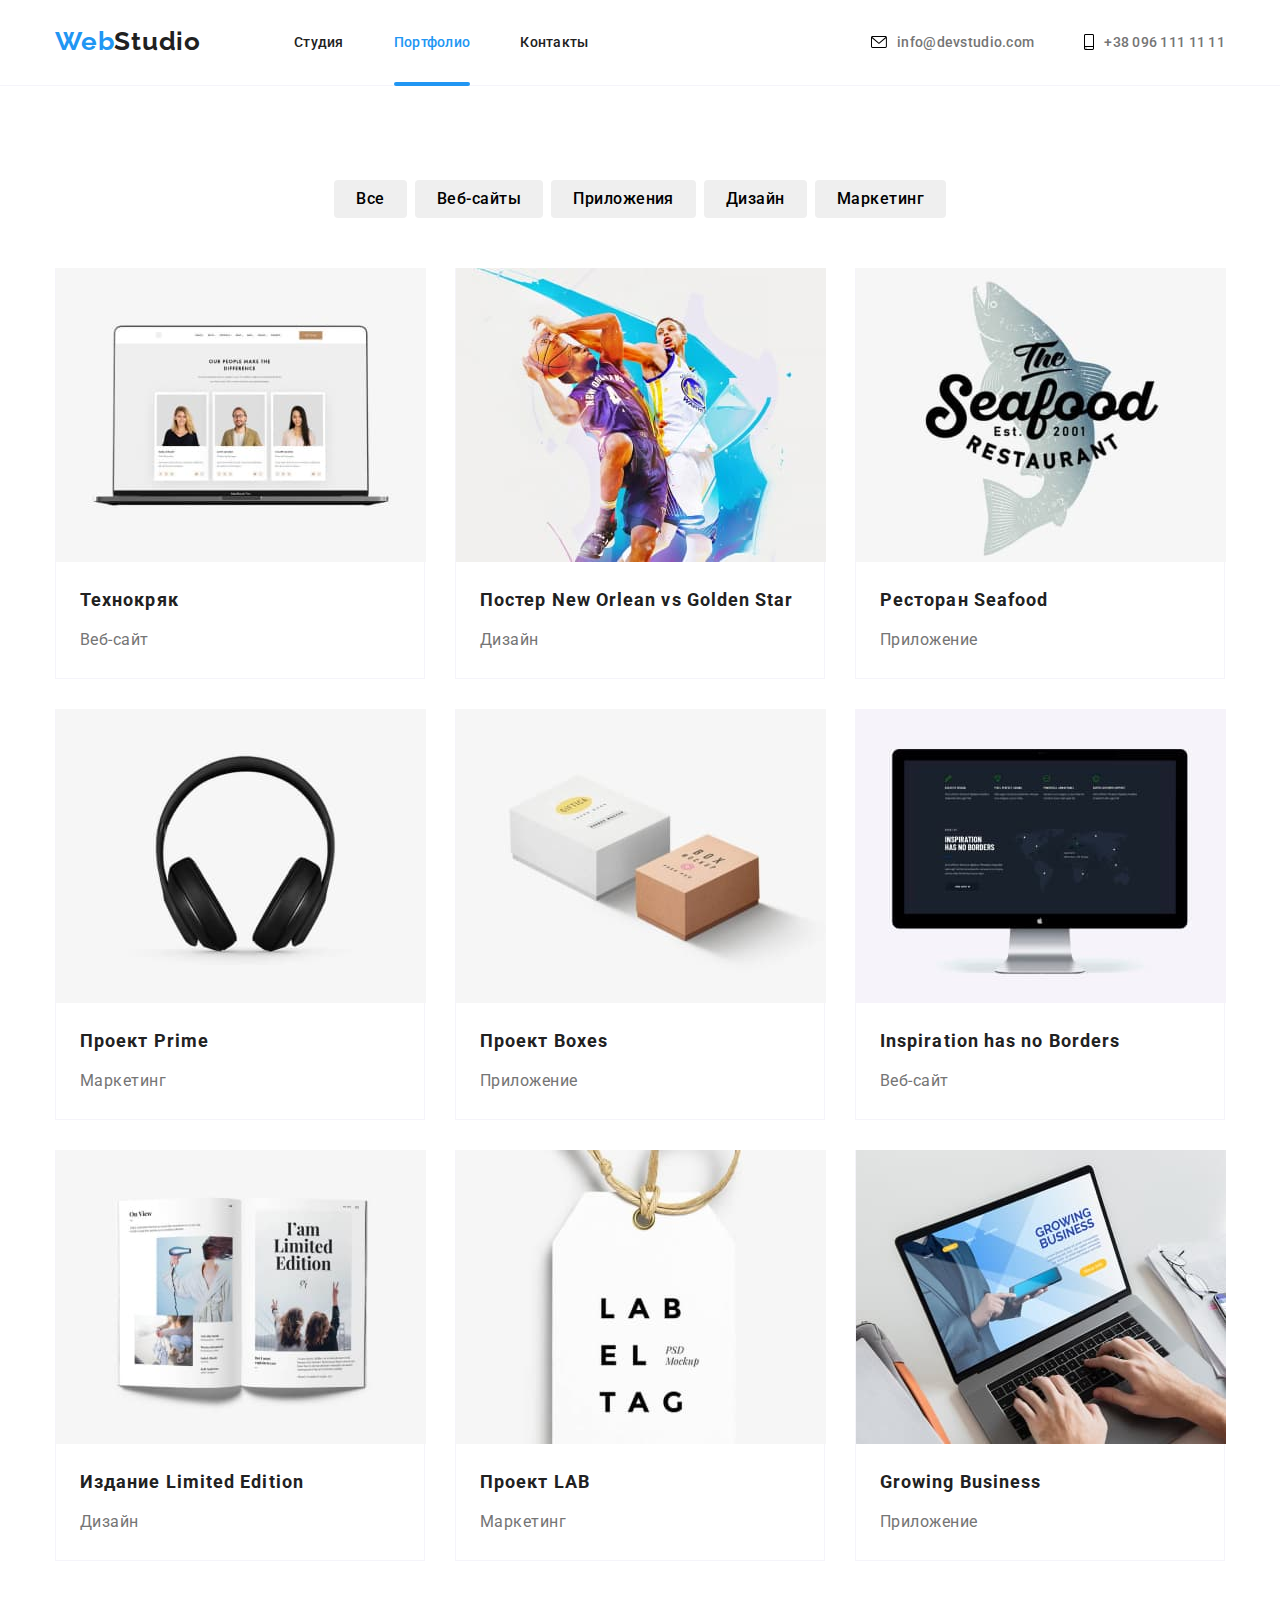
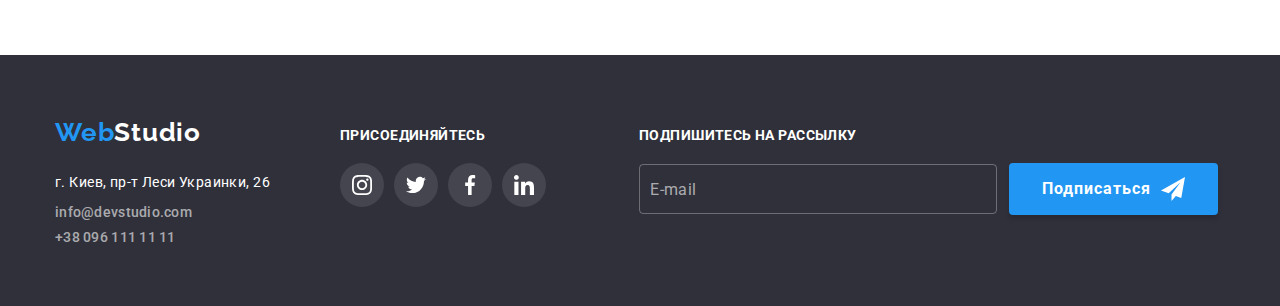
==== portfolio.html @ c29dd769 "Додає файли дз№6" ====
<!DOCTYPE html>
<html lang="ru">

<head>
    <meta charset="UTF-8">
    <meta http-equiv="X-UA-Compatible" content="IE=edge">
    <meta name="viewport" content="width=device-width, initial-scale=1.0">
    <title>WebStudio</title>
    <link rel="preconnect" href="https://fonts.gstatic.com">
    <link href="https://fonts.googleapis.com/css2?family=Raleway:wght@700&family=Roboto:wght@400;500;700;900&display=swap"
        rel="stylesheet">
    <link rel="stylesheet" href="https://cdnjs.cloudflare.com/ajax/libs/modern-normalize/1.0.0/modern-normalize.min.css">
    <link rel="stylesheet" href="./css/styles.css">
</head>

<body>
    <header class="header">
        <div class="container">
            <nav class="nav">
                <a href="/" class="logo"><span class="logo-blue">Web</span>Studio</a>
                <ul class="nav-list list">
                    <li class="nav-item"><a href="./index.html" class="link" >Студия</a></li>
                    <li class="nav-item"><a href="./portfolio.html" class="current link">Портфолио</a></li>
                    <li class="nav-item"><a href="" class="link">Контакты</a></li>
                </ul>
            </nav>
            <ul class="nav-mail-list list">
                <li class="nav-item">
                    <a href="mailto:info@devstudio.com" class="link">
                        <svg class="psevdo" width=16px height=12px>
                            <use href="./images/sprite.svg#icon-envelope"></use>
                        </svg>info@devstudio.com
                    </a>
                </li>
                <li class="nav-item">
                    <a href="tel:+380961111111" class="link">
                        <svg class="psevdo" width=10px height=16px>
                            <use href="./images/sprite.svg#icon-smartphone"></use>
                        </svg>+38 096 111 11 11
                    </a>
                </li>
            </ul>
        </div>
    </header>
    <main>
        <section class="portfolio">
            <div class="container">
                <!-- <h2>Портфолио</h2> -->
                <ul class="portfolio-buttons-list">
                    <li><button type="button" class="button">Все</button></li>
                    <li><button type="button" class="button">Веб-сайты</button></li>
                    <li><button type="button" class="button">Приложения</button></li>
                    <li><button type="button" class="button">Дизайн</button></li>
                    <li><button type="button" class="button">Маркетинг</button></li>
                </ul>            
                <ul class="portfolio-cards-list">
                    <li class="portfolio-cards-item">
                        <div class="portfolio-border">
                            <div class="portfolio-box">
                                <img  src="./images/portfolio/portfolio1.jpg" width=370 alt="Главный вид сайта">
                                <div class="overlay">
                                    <p>Технокряк это современная площадка распространения коронавируса. Компании используют эту платформу для цифрового
                                    шпионажа и атак на защищённые сервера конкурентов.</p>
                                </div>
                            </div>
                                <div class="card-desc">
                                    <h3 class="portfolio-cards-name">Технокряк</h3>
                                    <p class="portfolio-cards-type">Веб-сайт</p>
                                </div>
                        </div>
                    </li>
                    <li class="portfolio-cards-item">
                        <div class="portfolio-border">
                            <div class="portfolio-box">
                                <img src="./images/portfolio/portfolio2.jpg" width=370 alt="Постер с двумя баскетболистами">
                                <div class="overlay">
                                    <p>TEXT</p>
                                </div>
                            </div>
                            <div class="card-desc">
                                <h3 class="portfolio-cards-name">Постер New Orlean vs Golden Star</h3>
                                <p class="portfolio-cards-type">Дизайн</p>
                            </div>
                        </div>
                    </li>
                    <li class="portfolio-cards-item">
                        <div class="portfolio-border">
                            <div class="portfolio-box">
                                <img src="./images/portfolio/portfolio3.jpg" width=370 alt="Эмблема ресторана">
                                <div class="overlay">
                                    <p>TEXT</p>
                                </div>
                            </div>
                            <div class="card-desc">
                                <h3 class="portfolio-cards-name">Ресторан Seafood</h3>
                                <p class="portfolio-cards-type">Приложение</p>
                            </div>
                        </div>
                    </li>
                    <li class="portfolio-cards-item">
                        <div class="portfolio-border">
                            <div class="portfolio-box">
                                <img src="./images/portfolio/portfolio4.jpg" width=370 alt="Наушники">
                                <div class="overlay">
                                    <p>TEXT</p>
                                </div>
                            </div>
                            <div class="card-desc">
                                <h3 class="portfolio-cards-name">Проект Prime</h3>
                                <p class="portfolio-cards-type">Маркетинг</p>
                            </div>
                        </div>
                    </li>
                    <li class="portfolio-cards-item">
                        <div class="portfolio-border">
                            <div class="portfolio-box">
                                <img src="./images/portfolio/portfolio5.jpg" width=370 alt="Две коробки">
                                <div class="overlay">
                                    <p>TEXT</p>
                                </div>
                            </div>
                            <div class="card-desc">
                                <h3 class="portfolio-cards-name">Проект Boxes</h3>
                                <p class="portfolio-cards-type">Приложение</p>
                            </div>
                        </div>
                    </li>
                    <li class="portfolio-cards-item">
                        <div class="portfolio-border">
                            <div class="portfolio-box">
                                <img src="./images/portfolio/portfolio6.jpg" width=370 alt="Главный вид сайта">
                                <div class="overlay">
                                    <p>TEXT</p>
                                </div>
                            </div>
                            <div class="card-desc">
                                <h3 class="portfolio-cards-name">Inspiration has no Borders</h3>
                                <p class="portfolio-cards-type">Веб-сайт</p>
                            </div>
                        </div>
                    </li>
                    <li class="portfolio-cards-item">
                        <div class="portfolio-border">
                            <div class="portfolio-box">
                                <img src="./images/portfolio/portfolio7.jpg" width=370 alt="Книга">
                                <div class="overlay">
                                    <p>TEXT</p>
                                </div>
                            </div>
                            <div class="card-desc">
                                <h3 class="portfolio-cards-name">Издание Limited Edition</h3>
                                <p class="portfolio-cards-type">Дизайн</p>
                            </div>
                        </div>
                    </li>
                    <li class="portfolio-cards-item">
                        <div class="portfolio-border">
                            <div class="portfolio-box">
                                <img src="./images/portfolio/portfolio8.jpg" width=370 alt="Бумажная бирка">
                                <div class="overlay">
                                    <p>TEXT</p>
                                </div>
                            </div>
                            <div class="card-desc">
                                <h3 class="portfolio-cards-name">Проект LAB</h3>
                                <p class="portfolio-cards-type">Маркетинг</p>
                            </div>
                        </div>
                    </li>
                    <li class="portfolio-cards-item">
                        <div class="portfolio-border">
                            <div class="portfolio-box">
                                <img src="./images/portfolio/portfolio9.jpg" width=370 alt="Ноутбук">
                                <div class="overlay">
                                    <p>TEXT</p>
                                </div>
                            </div>
                            <div class="card-desc">
                                <h3 class="portfolio-cards-name">Growing Business</h3>
                                <p class="portfolio-cards-type">Приложение</p>
                            </div>
                        </div>
                    </li>
                
                </ul>
            </div>
        </section>
    </main>
    <footer class="footer">
        <div class="container">
            <div class="footer-info">
                <a href="/" class="logo"><span class="logo-blue">Web</span>Studio</a>
                <address class="address">г. Киев, пр-т Леси Украинки, 26</address>
                <ul class="list">
                    <li><a href="mailto:info@devstudio.com" class="link">info@devstudio.com</a></li>
                    <li><a href="tel:+380961111111" class="link">+38 096 111 11 11</a></li>
                </ul>
            </div>
            <div class="footer-social">
                <p>Присоединяйтесь</p>
                <ul class="social-list">
                    <li class="social-item">
                        <a href="https://www.instagram.com" class="social-link">
                            <svg class="social-logo">
                                <use href="./images/sprite.svg#icon-instagram"></use>
                            </svg>
                        </a>
                    </li>
                    <li class="social-item">
                        <a href="https://twitter.com/" class="social-link">
                            <svg class="social-logo">
                                <use href="./images/sprite.svg#icon-twitter"></use>
                            </svg>
                        </a>
                    </li>
                    <li class="social-item">
                        <a href="https://www.facebook.com" class="social-link">
                            <svg class="social-logo">
                                <use href="./images/sprite.svg#icon-facebook"></use>
                            </svg>
                        </a>
                    </li>
                    <li class="social-item">
                        <a href="https://www.linkedin.com" class="social-link">
                            <svg class="social-logo">
                                <use href="./images/sprite.svg#icon-linkedin"></use>
                            </svg>
                        </a>
                    </li>
                </ul>
            </div>
            <div class="footer-form-box">
                <b>Подпишитесь на рассылку</b>
                <div class="footer-form-group">
                    <form class="footer-form">
                        <input class="footer-form-input" type="male" name="male" id="male" placeholder="E-mail">
                        <button class="hero-button footer-form-button" type="submit">
                            Подписаться
                            <svg class="footer-button-icon">
                                <use href="./images/sprite.svg#icon-send"></use>
                            </svg>
                        </button>
                    </form>
                </div>
            </div>
        </div>
    </footer>
</body>

</html>
---- css/styles.css ----
/*  */
:root {
  --main-font: 'Roboto', sans-serif;
  --accent-font: 'Raleway', sans-serif;
  --main-color-font: #212121;
  --second-color-font: #757575;
  --third-color-font: #afb1b8;
  --main-color-mark: #2196f3;
  --main-background-color: #2f303a;
  --background-color: #f5f4fa;
  --color-white: #ffffff;
  --color-font-footer: rgba(255, 255, 255, 0.6);
}

* {
  box-sizing: border-box;
  margin: 0;
  padding: 0;
  list-style: none;
}

body {
  font-family: var(--main-font), 'Times New Roman', Times, serif;
  font-style: normal;
  color: var(--main-color-font);
}

img {
  display: block;
}

.container {
  width: 1200px;
  margin: 0 auto;
  padding: 0 15px;
}

.psevdo {
  margin-right: 10px;
}

.link:hover,
.link:focus {
  fill: var(--main-color-mark);
  color: var(--main-color-mark);
}
.link {
  display: block;

  text-decoration: none;
  color: inherit;
  font-size: 14px;
  font-weight: 500;
  line-height: 1.172;
  letter-spacing: 0.02em;
  transition-property: color, fill, background-color, box-shadow;
  transition-duration: 250ms;
  transition-timing-function: cubic-bezier(0.4, 0, 0.2, 1);
}
.current {
  position: relative;
  color: var(--main-color-mark);
}
.current::after {
  position: absolute;
  content: '';
  width: 100%;
  bottom: -3px;
  border-radius: 2px;
  border-bottom: 4px solid;
}

/* header */

.logo {
  color: inherit;
  font-family: var(--accent-font);
  font-weight: 700;
  font-size: 26px;
  line-height: 1.383;
  letter-spacing: 0.03em;
  text-decoration: none;
  display: inline-block;
  padding-top: 24px;
  padding-bottom: 25px;
}

.logo-blue {
  color: var(--main-color-mark);
}

.list {
  list-style: none;
}

.nav {
  display: flex;
  align-items: center;
}
.nav-item .link {
  padding: 32px 0;
}
.nav-list.list {
  display: flex;
  margin-left: 93px;
}

.nav-list .nav-item:not(:last-child) {
  margin-right: 50px;
}

.nav-mail-list.list {
  display: flex;
  margin-left: auto;
}
.nav-item .link {
  display: flex;
  align-items: center;
}

.nav-mail-list .nav-item:not(:last-child) {
  margin-right: 50px;
}

.header .container {
  display: flex;
  align-items: center;
}

.header {
  background-color: var(--color-white);
  border-bottom: 1px solid var(--background-color);
}
.nav-mail-list {
  color: var(--second-color-font);
}

/* main */

/* hero section  */

.hero {
  background-color: var(--main-background-color);
  text-align: center;
  padding-top: 200px;
  padding-bottom: 200px;
  margin-left: auto;
  margin-right: auto;
  max-width: 1600px;
  background-image: linear-gradient(
      to right,
      rgba(47, 48, 58, 0.4),
      rgba(47, 48, 58, 0.4)
    ),
    url(../images/banner.jpg);
}
.hero-title {
  margin-bottom: 30px;
  color: var(--color-white);
  font-weight: 900;
  font-size: 44px;
  line-height: 1.363;
  letter-spacing: 0.06em;
  text-transform: uppercase;
  text-align: center;
}
.hero-button {
  display: inline-block;
  min-width: 200px;
  border: 1px solid transparent;
  border-radius: 4px;
  padding: 10px 32px;
  background-color: var(--main-color-mark);
  font-family: var(--main-font);
  color: var(--color-white);
  font-weight: 700;
  font-size: 16px;
  line-height: 1.875;
  letter-spacing: 0.06em;
  text-align: center;
  cursor: pointer;
  box-shadow: 0px 4px 4px rgba(0, 0, 0, 0.15);
  transition-property: color, fill, background-color, box-shadow;
  transition-duration: 250ms;
  transition-timing-function: cubic-bezier(0.4, 0, 0.2, 1);
}
.hero-button:hover,
.hero-button:focus {
  color: var(--main-background-color);
}
/* modal */
.modal {
  position: absolute;
  top: 0;
  left: 0;

  opacity: 1;
  transition: opacity 250ms cubic-bezier(0.4, 0, 0.2, 1);

  transform: translate(0);
  transition: transform 250ms cubic-bezier(0.4, 0, 0.2, 1);

  width: 100vw;
  height: 100vh;

  background-color: rgba(0, 0, 0, 0.2);
}

.modal-content {
  /* display: flex;
  justify-content: center;
  align-items: center; */

  position: absolute;
  top: 50%;
  left: 50%;
  transform: translate(-50%, -50%);

  max-width: 528px;
  width: 100%;
  max-height: 581px;
  height: 100%;

  padding: 40px;
  background-color: var(--color-white);
  border-radius: 4px;
  box-shadow: 0px 1px 3px rgba(0, 0, 0, 0.12), 0px 1px 1px rgba(0, 0, 0, 0.14),
    0px 2px 1px rgba(0, 0, 0, 0.2);
}
.button-close {
  display: flex;
  justify-content: center;
  align-items: center;
  position: absolute;
  width: 30px;
  height: 30px;
  top: 8px;
  right: 8px;
  cursor: pointer;
  border: 1px solid rgba(0, 0, 0, 0.1);
  border-radius: 50%;
  background-color: transparent;
}
.close {
  width: 18px;
  height: 18px;
  transition-property: color, fill, background-color, box-shadow;
  transition-duration: 250ms;
  transition-timing-function: cubic-bezier(0.4, 0, 0.2, 1);
}
.button-close:focus .close,
.button-close:hover .close {
  fill: var(--main-color-mark);
}
.is-hidden {
  pointer-events: none;
  opacity: 1;
  transition: opacity 250ms cubic-bezier(0.4, 0, 0.2, 1);
  transform: translatey(-100%);
  transition: transform 250ms cubic-bezier(0.4, 0, 0.2, 1);
}

.form-field {
  display: flex;
  flex-direction: column;
}

.form p {
  margin-bottom: 12px;
  font-style: normal;
  font-weight: 700;
  font-size: 20px;
  line-height: 1.172;
  text-align: center;
  letter-spacing: 0.03em;
}

.form-label {
  margin-bottom: 4px;
  font-style: normal;
  font-weight: 400;
  font-size: 12px;
  line-height: 1.172;
  letter-spacing: 0.01em;
  color: var(--second-color-font);
}

.form-input {
  padding: 11px;
  padding-left: 42px;
  border: 1px solid rgba(33, 33, 33, 0.2);
  border-radius: 4px;
  width: 100%;
  height: 40px;
  transition-property: color, fill, background-color, box-shadow;
  transition-duration: 250ms;
  transition-timing-function: cubic-bezier(0.4, 0, 0.2, 1);
}
.form-input:focus {
  border-color: var(--main-color-mark);
  outline: 0;
}
.form-input-group {
  position: relative;
  margin-bottom: 10px;
}
.form-input-icon {
  position: absolute;
  width: 18px;
  height: 18px;
  top: 50%;
  left: 12px;
  transform: translatey(-50%);
  transition-property: color, fill, background-color, box-shadow;
  transition-duration: 250ms;
  transition-timing-function: cubic-bezier(0.4, 0, 0.2, 1);
}
.form-input:focus + .form-input-icon {
  fill: var(--main-color-mark);
}
.form-textarea {
  margin-bottom: 20px;
  padding: 12px 16px;
  border: 1px solid rgba(33, 33, 33, 0.2);
  border-radius: 4px;
  width: 100%;
  height: 120px;
  resize: none;
  transition-property: color, fill, background-color, box-shadow;
  transition-duration: 250ms;
  transition-timing-function: cubic-bezier(0.4, 0, 0.2, 1);
}
.form-textarea:focus {
  border-color: var(--main-color-mark);
  outline: 0;
}
.form-textarea::placeholder {
  font-style: normal;
  font-weight: 400;
  font-size: 12px;
  line-height: 1.172;
  letter-spacing: 0.01em;

  color: rgba(117, 117, 117, 0.5);
}
.form-group {
  position: relative;

  text-align: center;
  margin-bottom: 30px;
}
.form-checkbox {
  /* -webkit-appearance: none;
  -moz-appearance: none;
  appearance: none;
  position: absolute; */
  position: absolute;
  width: 1px;
  height: 1px;
  margin: -1px;
  border: 0;
  padding: 0;
  clip: rect(0 0 0 0);
  overflow: hidden;
}
.form-checkbox-border {
  position: relative;
  display: block;
  margin-right: 9px;
  border: 2px solid var(--main-color-font);
  border-radius: 2px;
  width: 16px;
  height: 15px;
  transition-property: color, fill, background-color, box-shadow;
  transition-duration: 250ms;
  transition-timing-function: cubic-bezier(0.4, 0, 0.2, 1);
}

.icon-check {
  position: absolute;
  opacity: 0;
  fill: var(--color-white);
  width: 16px;
  height: 15px;
  top: -3px;
  left: -2px;
  transition-property: color, fill, background-color, box-shadow;
  transition-duration: 250ms;
  transition-timing-function: cubic-bezier(0.4, 0, 0.2, 1);
}
.form-checkbox:checked + .form-checkbox-border .icon-check {
  opacity: 1;
}
.form-checkbox:checked + .form-checkbox-border {
  background-color: var(--main-color-mark);
  border-color: var(--main-color-mark);
}

.form-label-policy {
  display: flex;
  align-items: center;
  justify-content: center;
  font-weight: 400;
  font-size: 14px;
  line-height: 1.714;
  color: var(--second-color-font);
  letter-spacing: 0.03em;
}
.link-policy {
  padding-left: 4px;
  color: inherit;
  font-weight: 400;
  font-size: 14px;
  line-height: 1.714;
  color: var(--main-color-mark);
}
.form-button-place {
  display: flex;
  justify-content: center;
}

/* Секция "Наши преимущества" */

.item-section {
  padding-top: 94px;
  padding-bottom: 94px;
}
.item-section-title {
  visibility: hidden;
  height: 0;
  font-weight: 700;
  font-size: 36px;
  line-height: 1.172;
  letter-spacing: 0.03em;
  text-align: center;
}
.item-section-icon {
  display: flex;
  align-items: center;
  justify-content: center;
  margin-bottom: 30px;
  width: 270px;
  height: 120px;
  background: var(--background-color);
  border: none;
  border-radius: 4px;
}
.item-section-logo {
  width: 70px;
  height: 70px;
}

.item-section-list-title {
  width: 270px;
  margin-bottom: 10px;
  font-weight: 700;
  font-size: 14px;
  line-height: 1.172;
  letter-spacing: 0.03em;
  text-transform: uppercase;
}
.item-section-text {
  width: 270px;
  height: 75px;
  color: var(--second-color-font);
  font-weight: 400;
  font-size: 14px;
  line-height: 1.714;
  letter-spacing: 0.03em;
}

.item-section-list {
  display: flex;
}

.item-section-list > li:not(:last-child) {
  margin-right: 30px;
}

/* sections "our work" and "team" */
.our-work {
  padding-bottom: 94px;
}
.our-work-list li {
  display: inline-block;
}
.our-work-list > li:not(:last-child) {
  margin-right: 30px;
}
.our-work-list {
  display: flex;
}
.our-work-title,
.team-title {
  margin-bottom: 50px;
  font-weight: 700;
  font-size: 36px;
  line-height: 1.172;
  letter-spacing: 0.03em;
  text-align: center;
}
.our-work-list .thumb {
  display: block;
  position: relative;
}
.label {
  position: absolute;
  bottom: 0;
  padding-top: 27px;
  padding-bottom: 27px;
  width: 370px;
  height: 70px;
  background-color: rgba(47, 48, 58, 0.8);
  color: var(--color-white);
  font-weight: 700;
  font-size: 14px;
  line-height: 1.172;
  text-align: center;
  letter-spacing: 0.03em;
  text-transform: uppercase;
  /* z-index: 1; */
}
/* section "team" */
.team {
  padding-top: 94px;
  padding-bottom: 94px;
  background-color: var(--background-color);
}
.team-list {
  display: flex;
}
.team-list > li:not(:last-child) {
  margin-right: 30px;
}
.team-item {
  width: 270px;
  border-radius: 0px 0px 4px 4px;
  box-shadow: 0px 1px 3px rgba(0, 0, 0, 0.12), 0px 1px 1px rgba(0, 0, 0, 0.14),
    0px 2px 1px rgba(0, 0, 0, 0.2);
  background-color: var(--color-white);
}

.team-member {
  margin-bottom: 10px;
}
.team-member,
.team-rank {
  font-weight: 500;
  font-size: 16px;
  line-height: 1.172;
  letter-spacing: 0.03em;
  text-align: center;
}
.team-rank {
  margin-bottom: 16px;
  font-weight: 400;
  color: var(--second-color-font);
}
.card-desc {
  padding-top: 30px;
  padding-bottom: 30px;
}

.social-list {
  display: flex;
  justify-content: center;
}
.social-item {
  display: flex;
  align-items: center;
  justify-content: center;
  /* flex-basis: calc((100%-30) / 4); */
}
.social-item:not(:last-child) {
  margin-right: 10px;
}
.social-link {
  display: flex;
  align-items: center;
  justify-content: center;
  border-radius: 50%;
  width: 44px;
  height: 44px;
  transition-property: color, fill, background-color, box-shadow;
  transition-duration: 250ms;
  transition-timing-function: cubic-bezier(0.4, 0, 0.2, 1);
}
.social-logo {
  fill: var(--third-color-font);
  width: 20px;
  height: 20px;
  transition-property: color, fill, background-color, box-shadow;
  transition-duration: 250ms;
  transition-timing-function: cubic-bezier(0.4, 0, 0.2, 1);
}
.social-link:focus .social-logo,
.social-link:hover .social-logo {
  fill: var(--color-white);
}
.our-clients {
  padding: 94px 0;
}
.our-clients-title {
  margin-bottom: 50px;
  font-style: normal;
  font-weight: bold;
  font-size: 36px;
  line-height: 1.172;
  text-align: center;
  letter-spacing: 0.03em;
}
.our-clients-logo {
  fill: var(--third-color-font);
  width: 106px;
  height: 60px;
  transition-property: color, fill, background-color, box-shadow;
  transition-duration: 250ms;
  transition-timing-function: cubic-bezier(0.4, 0, 0.2, 1);
}
.our-clients-item {
  display: flex;
  align-items: center;
  justify-content: center;
  width: 170px;
  height: 92px;
  cursor: pointer;
}
.our-clients-link {
  padding: 16px 32px;
  border: 1px solid var(--third-color-font);
  border-radius: 4px;
  transition-property: color, fill, background-color, box-shadow, border-color;
  transition-duration: 250ms;
  transition-timing-function: cubic-bezier(0.4, 0, 0.2, 1);
}
.our-clients-list {
  display: flex;
  align-items: center;
  justify-content: center;
  /* flex-basis: calc((100%-150) / 6); */
}
.our-clients-item:not(:last-child) {
  margin-right: 30px;
}
.our-clients-link:hover,
.our-clients-link:focus {
  border-color: var(--main-color-mark);
}
.our-clients-link:hover .our-clients-logo,
.our-clients-link:focus .our-clients-logo {
  fill: var(--main-color-mark);
}
/* "portfolio.html" styles body */
/* buttons-list */

.button {
  display: inline-block;
  min-width: 73px;
  border: 1px solid transparent;
  border-radius: 4px;
  padding: 6px 22px;
  font-family: var(--main-font);
  font-weight: 500;
  font-size: 16px;
  line-height: 1.625;
  letter-spacing: 0.03em;
  text-align: center;
  cursor: pointer;
  border: 0, solid, var(--background-color);
  transition-property: color, fill, background-color, box-shadow;
  transition-duration: 250ms;
  transition-timing-function: cubic-bezier(0.4, 0, 0.2, 1);
}

.button:hover,
.button:focus {
  color: var(--color-white);
  background-color: var(--main-color-mark);
  box-shadow: 0px 3px 1px rgba(0, 0, 0, 0.1), 0px 1px 2px rgba(0, 0, 0, 0.08),
    0px 2px 2px rgba(0, 0, 0, 0.12);
}

/* portfolio cards */
.portfolio {
  padding-top: 94px;
  padding-bottom: 94px;
}

.portfolio-buttons-list {
  display: flex;
  margin-bottom: 50px;
  justify-content: center;
}
.portfolio-buttons-list > li:not(:last-child) {
  margin-right: 8px;
}

.portfolio-cards-list {
  display: flex;
  flex-wrap: wrap;
  margin-right: -30px;
  margin-bottom: -30px;
  background-color: var(--color-white);
}
.portfolio-cards-item {
  margin-right: 30px;
  margin-bottom: 30px;
  width: 370px;
  background-color: var(--color-white);
}

.portfolio-border {
  border-left: 1px solid var(--background-color);
  border-bottom: 1px solid var(--background-color);
  border-right: 1px solid var(--background-color);
  cursor: pointer;
  transition-property: color, fill, background-color, box-shadow;
  transition-duration: 250ms;
  transition-timing-function: cubic-bezier(0.4, 0, 0.2, 1);
}
.portfolio-box {
  position: relative;
  width: 370px;
  overflow: hidden;
}
.overlay {
  display: flex;
  align-items: center;
  position: absolute;
  top: 0;
  left: 0;
  width: 100%;
  height: 100%;
  padding: 24px;
  background-color: rgba(33, 150, 243, 0.9);
  transform: translatey(100%);
  transition: transform 250ms cubic-bezier(0.4, 0, 0.2, 1);
}
.overlay > p {
  font-size: 18px;
  line-height: 1.556;
  letter-spacing: 0.03em;
  color: var(--color-white);
}
.portfolio-border:hover {
  box-shadow: 0px 1px 1px rgba(0, 0, 0, 0.12), 0px 4px 4px rgba(0, 0, 0, 0.06),
    1px 4px 6px rgba(0, 0, 0, 0.16);
}
.portfolio-border:hover .overlay {
  transform: translatey(0);
  transition: transform 250ms cubic-bezier(0.4, 0, 0.2, 1);
}
.portfolio-cards-item .card-desc {
  padding: 20px 24px;
}
.portfolio-cards-name {
  margin-bottom: 4px;
  font-weight: 700;
  font-size: 18px;
  line-height: 2;
  letter-spacing: 0.06em;
}
.portfolio-cards-type {
  color: var(--second-color-font);
  font-weight: 400;
  font-size: 16px;
  line-height: 2.25;
  letter-spacing: 0.03em;
}

/* footer */
.footer .container {
  display: flex;
  justify-content: flex-start;
}

.footer {
  background-color: var(--main-background-color);
  color: var(--color-white);
  font-weight: 400;
  font-size: 14px;
  line-height: 1.714;
  letter-spacing: 0.03em;
  padding-top: 60px;
  padding-bottom: 60px;
}
.footer .logo {
  padding-top: 0;
  padding-bottom: 0;
  margin-bottom: 20px;
}

.address {
  margin-bottom: 9px;
  font-style: normal;
}

.footer .list {
  color: var(--color-font-footer);
}

.footer .list li:not(:last-child) {
  margin-bottom: 9px;
}
.footer-info {
  margin-right: 70px;
}
.footer-social {
  padding-top: 12px;
  margin-right: 93px;
}
.footer-social p {
  margin-bottom: 20px;
  font-style: normal;
  font-weight: 700;
  font-size: 14px;
  line-height: 1.172;
  letter-spacing: 0.03em;
  text-transform: uppercase;
}

.footer .social-list {
  justify-content: flex-start;
  margin: 0;
}
.footer .social-link {
  background: rgba(255, 255, 255, 0.1);
  transition-property: color, fill, background-color, box-shadow;
  transition-duration: 250ms;
  transition-timing-function: cubic-bezier(0.4, 0, 0.2, 1);
}
.footer .social-logo {
  fill: var(--color-white);
}

.social-link:focus,
.social-link:hover {
  background-color: var(--main-color-mark);
}
.footer-form-box {
  padding-top: 12px;
}
.footer-form-box b {
  display: block;
  padding: 0;
  margin-bottom: 20px;
  font-weight: 700;
  font-size: 14px;
  line-height: 1.172;
  letter-spacing: 0.03em;
  text-transform: uppercase;
}
.footer-form {
  display: flex;
  align-items: center;
}
.footer-form-input {
  font-size: 16px;
  line-height: 1.25;
  color: var(--color-white);
  letter-spacing: 0.03em;
  padding: 10px;
  width: 358px;
  height: 50px;
  border: 1px solid rgba(255, 255, 255, 0.3);
  border-radius: 4px;
  background-color: transparent;
}
.footer-form-input::placeholder {
  color: rgba(255, 255, 255, 0.6);
}
/* .footer-form-input:focus {
  border-color: var(--main-color-mark);
} */
.footer-form-button {
  display: flex;
  align-items: center;
  justify-content: center;
  margin-left: 12px;
  fill: var(--color-white);
}
.footer-form-button:hover,
.footer-form-button:focus {
  fill: var(--main-background-color);
}
.footer-button-icon {
  width: 24px;
  height: 24px;
  margin-left: 10px;
}
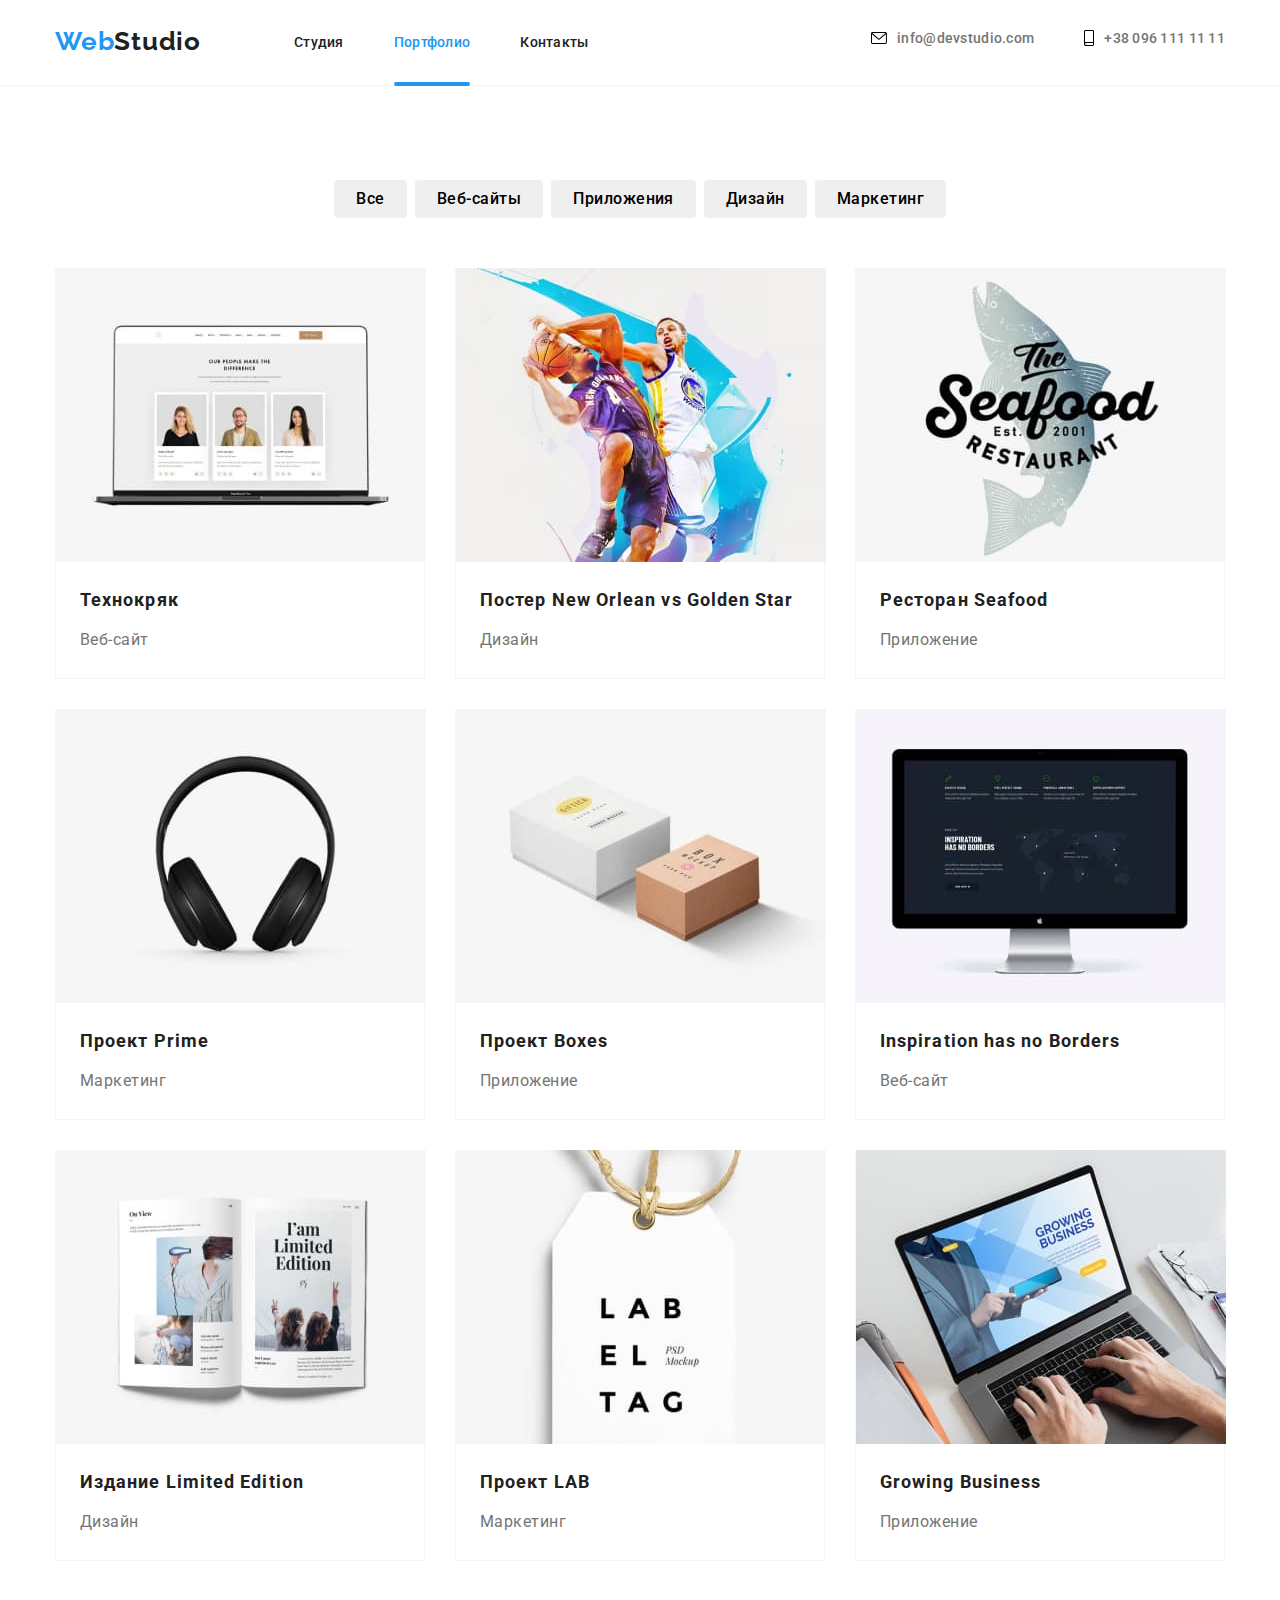
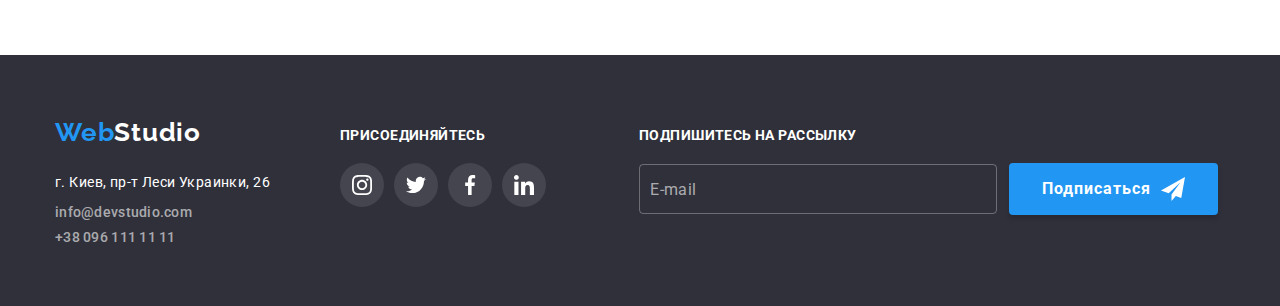
==== commit 7982e132: "Додає селектори класу по БЕМ для головної сторінки, додає sass main.scss" ====
--- a/portfolio.html
+++ b/portfolio.html
@@ -15,26 +15,26 @@
 
 <body>
     <header class="header">
-        <div class="container">
+        <div class="container container-header">
             <nav class="nav">
-                <a href="/" class="logo"><span class="logo-blue">Web</span>Studio</a>
-                <ul class="nav-list list">
-                    <li class="nav-item"><a href="./index.html" class="link" >Студия</a></li>
-                    <li class="nav-item"><a href="./portfolio.html" class="current link">Портфолио</a></li>
-                    <li class="nav-item"><a href="" class="link">Контакты</a></li>
+                <a href="./index.html" class="logo"><span class="logo-blue">Web</span>Studio</a>
+                <ul class="nav__list">
+                    <li class="nav__item"><a href="./index.html" class="link nav__link">Студия</a></li>
+                    <li class="nav__item"><a href="./portfolio.html" class="link--active link nav__link">Портфолио</a></li>
+                    <li class="nav__item"><a href="" class="link nav__link">Контакты</a></li>
                 </ul>
             </nav>
-            <ul class="nav-mail-list list">
-                <li class="nav-item">
-                    <a href="mailto:info@devstudio.com" class="link">
-                        <svg class="psevdo" width=16px height=12px>
+            <ul class="contacts">
+                <li class="contacts__item">
+                    <a href="mailto:info@devstudio.com" class="link contacts__link">
+                        <svg class="contacts__psevdo" width=16px height=12px>
                             <use href="./images/sprite.svg#icon-envelope"></use>
                         </svg>info@devstudio.com
                     </a>
                 </li>
-                <li class="nav-item">
-                    <a href="tel:+380961111111" class="link">
-                        <svg class="psevdo" width=10px height=16px>
+                <li class="contacts__item">
+                    <a href="tel:+380961111111" class="link contacts__link">
+                        <svg class="contacts__psevdo" width=10px height=16px>
                             <use href="./images/sprite.svg#icon-smartphone"></use>
                         </svg>+38 096 111 11 11
                     </a>
@@ -187,56 +187,56 @@
         </section>
     </main>
     <footer class="footer">
-        <div class="container">
-            <div class="footer-info">
-                <a href="/" class="logo"><span class="logo-blue">Web</span>Studio</a>
+        <div class="container footer-container">
+            <div class="contacts__info">
+                <a href="/" class="logo footer-logo"><span class="logo-blue">Web</span>Studio</a>
                 <address class="address">г. Киев, пр-т Леси Украинки, 26</address>
-                <ul class="list">
-                    <li><a href="mailto:info@devstudio.com" class="link">info@devstudio.com</a></li>
-                    <li><a href="tel:+380961111111" class="link">+38 096 111 11 11</a></li>
-                </ul>
-            </div>
-            <div class="footer-social">
-                <p>Присоединяйтесь</p>
-                <ul class="social-list">
-                    <li class="social-item">
-                        <a href="https://www.instagram.com" class="social-link">
-                            <svg class="social-logo">
+                <ul class="list contacts__list">
+                    <li class="contacts__item"><a href="mailto:info@devstudio.com" class="link">info@devstudio.com</a></li>
+                    <li class="contacts__item"><a href="tel:+380961111111" class="link">+38 096 111 11 11</a></li>
+                </ul>
+            </div>
+            <div class="footer__social">
+                <b class="social__text">Присоединяйтесь</b>
+                <ul class="social__list social__list--start">
+                    <li class="social__item">
+                        <a href="https://www.instagram.com" class="social__link social__link--footer">
+                            <svg class="social__logo social__logo--footer">
                                 <use href="./images/sprite.svg#icon-instagram"></use>
                             </svg>
                         </a>
                     </li>
-                    <li class="social-item">
-                        <a href="https://twitter.com/" class="social-link">
-                            <svg class="social-logo">
+                    <li class="social__item">
+                        <a href="https://twitter.com/" class="social__link social__link--footer">
+                            <svg class="social__logo social__logo--footer">
                                 <use href="./images/sprite.svg#icon-twitter"></use>
                             </svg>
                         </a>
                     </li>
-                    <li class="social-item">
-                        <a href="https://www.facebook.com" class="social-link">
-                            <svg class="social-logo">
+                    <li class="social__item">
+                        <a href="https://www.facebook.com" class="social__link social__link--footer">
+                            <svg class="social__logo social__logo--footer">
                                 <use href="./images/sprite.svg#icon-facebook"></use>
                             </svg>
                         </a>
                     </li>
-                    <li class="social-item">
-                        <a href="https://www.linkedin.com" class="social-link">
-                            <svg class="social-logo">
+                    <li class="social__item">
+                        <a href="https://www.linkedin.com" class="social__link social__link--footer">
+                            <svg class="social__logo social__logo--footer">
                                 <use href="./images/sprite.svg#icon-linkedin"></use>
                             </svg>
                         </a>
                     </li>
                 </ul>
             </div>
-            <div class="footer-form-box">
-                <b>Подпишитесь на рассылку</b>
-                <div class="footer-form-group">
-                    <form class="footer-form">
-                        <input class="footer-form-input" type="male" name="male" id="male" placeholder="E-mail">
-                        <button class="hero-button footer-form-button" type="submit">
+            <div class="footer-form">
+                <b class="footer-form__text">Подпишитесь на рассылку</b>
+                <div class="footer-form__group">
+                    <form class="form-block">
+                        <input class="form-block__input" type="male" name="male" id="male" placeholder="E-mail">
+                        <button class="main__button form-block__button" type="submit">
                             Подписаться
-                            <svg class="footer-button-icon">
+                            <svg class="form-block__icon">
                                 <use href="./images/sprite.svg#icon-send"></use>
                             </svg>
                         </button>
--- a/css/styles.css
+++ b/css/styles.css
@@ -35,10 +35,6 @@
   padding: 0 15px;
 }
 
-.psevdo {
-  margin-right: 10px;
-}
-
 .link:hover,
 .link:focus {
   fill: var(--main-color-mark);
@@ -46,7 +42,6 @@
 }
 .link {
   display: block;
-
   text-decoration: none;
   color: inherit;
   font-size: 14px;
@@ -57,20 +52,18 @@
   transition-duration: 250ms;
   transition-timing-function: cubic-bezier(0.4, 0, 0.2, 1);
 }
-.current {
-  position: relative;
-  color: var(--main-color-mark);
-}
-.current::after {
-  position: absolute;
-  content: '';
-  width: 100%;
-  bottom: -3px;
-  border-radius: 2px;
-  border-bottom: 4px solid;
-}
 
 /* header */
+
+.header {
+  background-color: var(--color-white);
+  border-bottom: 1px solid var(--background-color);
+}
+
+.container-header {
+  display: flex;
+  align-items: center;
+}
 
 .logo {
   color: inherit;
@@ -89,50 +82,53 @@
   color: var(--main-color-mark);
 }
 
-.list {
-  list-style: none;
-}
-
 .nav {
   display: flex;
   align-items: center;
 }
-.nav-item .link {
+.nav__link {
   padding: 32px 0;
 }
-.nav-list.list {
+.nav__list {
   display: flex;
   margin-left: 93px;
 }
 
-.nav-list .nav-item:not(:last-child) {
+.nav__item:not(:last-child) {
   margin-right: 50px;
 }
 
-.nav-mail-list.list {
+.link--active {
+  position: relative;
+  color: var(--main-color-mark);
+}
+.link--active::after {
+  position: absolute;
+  content: '';
+  width: 100%;
+  left: 0px;
+  bottom: -3px;
+  border-radius: 2px;
+  border-bottom: 4px solid;
+}
+
+.contacts {
   display: flex;
   margin-left: auto;
-}
-.nav-item .link {
-  display: flex;
-  align-items: center;
-}
-
-.nav-mail-list .nav-item:not(:last-child) {
+  color: var(--second-color-font);
+}
+
+.contacts__link {
+  display: flex;
+  align-items: center;
+}
+
+.contacts__item:not(:last-child) {
   margin-right: 50px;
 }
 
-.header .container {
-  display: flex;
-  align-items: center;
-}
-
-.header {
-  background-color: var(--color-white);
-  border-bottom: 1px solid var(--background-color);
-}
-.nav-mail-list {
-  color: var(--second-color-font);
+.contacts__psevdo {
+  margin-right: 10px;
 }
 
 /* main */
@@ -154,7 +150,7 @@
     ),
     url(../images/banner.jpg);
 }
-.hero-title {
+.hero__title {
   margin-bottom: 30px;
   color: var(--color-white);
   font-weight: 900;
@@ -164,7 +160,7 @@
   text-transform: uppercase;
   text-align: center;
 }
-.hero-button {
+.main__button {
   display: inline-block;
   min-width: 200px;
   border: 1px solid transparent;
@@ -184,11 +180,13 @@
   transition-duration: 250ms;
   transition-timing-function: cubic-bezier(0.4, 0, 0.2, 1);
 }
-.hero-button:hover,
-.hero-button:focus {
+.main__button:hover,
+.main__button:focus {
   color: var(--main-background-color);
 }
+
 /* modal */
+
 .modal {
   position: absolute;
   top: 0;
@@ -207,10 +205,6 @@
 }
 
 .modal-content {
-  /* display: flex;
-  justify-content: center;
-  align-items: center; */
-
   position: absolute;
   top: 50%;
   left: 50%;
@@ -350,10 +344,6 @@
   margin-bottom: 30px;
 }
 .form-checkbox {
-  /* -webkit-appearance: none;
-  -moz-appearance: none;
-  appearance: none;
-  position: absolute; */
   position: absolute;
   width: 1px;
   height: 1px;
@@ -421,11 +411,12 @@
 
 /* Секция "Наши преимущества" */
 
-.item-section {
+.our-tasks {
   padding-top: 94px;
   padding-bottom: 94px;
 }
-.item-section-title {
+
+.our-tasks__title {
   visibility: hidden;
   height: 0;
   font-weight: 700;
@@ -434,7 +425,16 @@
   letter-spacing: 0.03em;
   text-align: center;
 }
-.item-section-icon {
+
+.our-tasks__list {
+  display: flex;
+}
+
+.our-tasks__list .our-tasks__item:not(:last-child) {
+  margin-right: 30px;
+}
+
+.task__card {
   display: flex;
   align-items: center;
   justify-content: center;
@@ -445,12 +445,12 @@
   border: none;
   border-radius: 4px;
 }
-.item-section-logo {
+.task__logo {
   width: 70px;
   height: 70px;
 }
 
-.item-section-list-title {
+.task__title {
   width: 270px;
   margin-bottom: 10px;
   font-weight: 700;
@@ -459,7 +459,7 @@
   letter-spacing: 0.03em;
   text-transform: uppercase;
 }
-.item-section-text {
+.task__text {
   width: 270px;
   height: 75px;
   color: var(--second-color-font);
@@ -469,29 +469,25 @@
   letter-spacing: 0.03em;
 }
 
-.item-section-list {
-  display: flex;
-}
-
-.item-section-list > li:not(:last-child) {
-  margin-right: 30px;
-}
-
-/* sections "our work" and "team" */
+/* sections "our work" */
+
 .our-work {
   padding-bottom: 94px;
 }
-.our-work-list li {
+
+.our-work__list {
+  display: flex;
+}
+
+.our-work__item {
   display: inline-block;
 }
-.our-work-list > li:not(:last-child) {
+
+.our-work__item:not(:last-child) {
   margin-right: 30px;
 }
-.our-work-list {
-  display: flex;
-}
-.our-work-title,
-.team-title {
+
+.our-work__title {
   margin-bottom: 50px;
   font-weight: 700;
   font-size: 36px;
@@ -499,11 +495,13 @@
   letter-spacing: 0.03em;
   text-align: center;
 }
-.our-work-list .thumb {
+
+.our-work__thumb {
   display: block;
   position: relative;
 }
-.label {
+
+.our-work__label {
   position: absolute;
   bottom: 0;
   padding-top: 27px;
@@ -518,21 +516,32 @@
   text-align: center;
   letter-spacing: 0.03em;
   text-transform: uppercase;
-  /* z-index: 1; */
-}
+}
+
 /* section "team" */
+
 .team {
   padding-top: 94px;
   padding-bottom: 94px;
   background-color: var(--background-color);
 }
-.team-list {
-  display: flex;
-}
-.team-list > li:not(:last-child) {
+
+.team__title {
+  margin-bottom: 50px;
+  font-weight: 700;
+  font-size: 36px;
+  line-height: 1.172;
+  letter-spacing: 0.03em;
+  text-align: center;
+}
+
+.team__list {
+  display: flex;
+}
+.team__item:not(:last-child) {
   margin-right: 30px;
 }
-.team-item {
+.team__item {
   width: 270px;
   border-radius: 0px 0px 4px 4px;
   box-shadow: 0px 1px 3px rgba(0, 0, 0, 0.12), 0px 1px 1px rgba(0, 0, 0, 0.14),
@@ -540,41 +549,47 @@
   background-color: var(--color-white);
 }
 
-.team-member {
+.card__desc {
+  padding-top: 30px;
+  padding-bottom: 30px;
+}
+
+.member {
   margin-bottom: 10px;
-}
-.team-member,
-.team-rank {
   font-weight: 500;
   font-size: 16px;
   line-height: 1.172;
   letter-spacing: 0.03em;
   text-align: center;
 }
-.team-rank {
+
+.rank {
   margin-bottom: 16px;
+  font-weight: 500;
+  font-size: 16px;
+  line-height: 1.172;
+  letter-spacing: 0.03em;
+  text-align: center;
   font-weight: 400;
   color: var(--second-color-font);
 }
-.card-desc {
-  padding-top: 30px;
-  padding-bottom: 30px;
-}
-
-.social-list {
-  display: flex;
-  justify-content: center;
-}
-.social-item {
-  display: flex;
-  align-items: center;
-  justify-content: center;
-  /* flex-basis: calc((100%-30) / 4); */
-}
-.social-item:not(:last-child) {
+
+.social__list {
+  display: flex;
+  justify-content: center;
+}
+
+.social__item {
+  display: flex;
+  align-items: center;
+  justify-content: center;
+}
+
+.social__item:not(:last-child) {
   margin-right: 10px;
 }
-.social-link {
+
+.social__link {
   display: flex;
   align-items: center;
   justify-content: center;
@@ -585,7 +600,8 @@
   transition-duration: 250ms;
   transition-timing-function: cubic-bezier(0.4, 0, 0.2, 1);
 }
-.social-logo {
+
+.social__logo {
   fill: var(--third-color-font);
   width: 20px;
   height: 20px;
@@ -593,14 +609,19 @@
   transition-duration: 250ms;
   transition-timing-function: cubic-bezier(0.4, 0, 0.2, 1);
 }
-.social-link:focus .social-logo,
-.social-link:hover .social-logo {
+
+.social__link:focus .social__logo,
+.social__link:hover .social__logo {
   fill: var(--color-white);
 }
+
+/* section "Our clients" */
+
 .our-clients {
   padding: 94px 0;
 }
-.our-clients-title {
+
+.our-clients__title {
   margin-bottom: 50px;
   font-style: normal;
   font-weight: bold;
@@ -609,7 +630,8 @@
   text-align: center;
   letter-spacing: 0.03em;
 }
-.our-clients-logo {
+
+.clients__logo {
   fill: var(--third-color-font);
   width: 106px;
   height: 60px;
@@ -617,7 +639,8 @@
   transition-duration: 250ms;
   transition-timing-function: cubic-bezier(0.4, 0, 0.2, 1);
 }
-.our-clients-item {
+
+.clients__item {
   display: flex;
   align-items: center;
   justify-content: center;
@@ -625,7 +648,8 @@
   height: 92px;
   cursor: pointer;
 }
-.our-clients-link {
+
+.clients__link {
   padding: 16px 32px;
   border: 1px solid var(--third-color-font);
   border-radius: 4px;
@@ -633,23 +657,156 @@
   transition-duration: 250ms;
   transition-timing-function: cubic-bezier(0.4, 0, 0.2, 1);
 }
-.our-clients-list {
-  display: flex;
-  align-items: center;
-  justify-content: center;
-  /* flex-basis: calc((100%-150) / 6); */
-}
-.our-clients-item:not(:last-child) {
+
+.clients__list {
+  display: flex;
+  align-items: center;
+  justify-content: center;
+}
+
+.clients__item:not(:last-child) {
   margin-right: 30px;
 }
-.our-clients-link:hover,
-.our-clients-link:focus {
+
+.clients__link:hover,
+.clients__link:focus {
   border-color: var(--main-color-mark);
 }
-.our-clients-link:hover .our-clients-logo,
-.our-clients-link:focus .our-clients-logo {
+
+.clients__link:hover .clients__logo,
+.clients__link:focus .clients__logo {
   fill: var(--main-color-mark);
 }
+
+/* footer */
+
+.footer {
+  background-color: var(--main-background-color);
+  color: var(--color-white);
+  font-weight: 400;
+  font-size: 14px;
+  line-height: 1.714;
+  letter-spacing: 0.03em;
+  padding-top: 60px;
+  padding-bottom: 60px;
+}
+
+.footer-container {
+  display: flex;
+  justify-content: flex-start;
+}
+
+.footer-logo {
+  padding-top: 0;
+  padding-bottom: 0;
+  margin-bottom: 20px;
+}
+
+.address {
+  margin-bottom: 9px;
+  font-style: normal;
+}
+
+.contacts__list {
+  color: var(--color-font-footer);
+}
+
+.contacts__item:not(:last-child) {
+  margin-bottom: 9px;
+}
+
+.contacts__info {
+  margin-right: 70px;
+}
+
+.footer__social {
+  padding-top: 12px;
+  margin-right: 93px;
+}
+
+.social__text {
+  display: block;
+  margin-bottom: 20px;
+  font-style: normal;
+  font-weight: 700;
+  font-size: 14px;
+  line-height: 1.172;
+  letter-spacing: 0.03em;
+  text-transform: uppercase;
+}
+
+.social__list--start {
+  justify-content: flex-start;
+  margin: 0;
+}
+.social__link--footer {
+  background: rgba(255, 255, 255, 0.1);
+  transition-property: color, fill, background-color, box-shadow;
+  transition-duration: 250ms;
+  transition-timing-function: cubic-bezier(0.4, 0, 0.2, 1);
+}
+.social__logo--footer {
+  fill: var(--color-white);
+}
+
+.social__link:focus,
+.social__link:hover {
+  background-color: var(--main-color-mark);
+}
+
+.footer-form {
+  padding-top: 12px;
+}
+
+.footer-form__text {
+  display: block;
+  padding: 0;
+  margin-bottom: 20px;
+  font-weight: 700;
+  font-size: 14px;
+  line-height: 1.172;
+  letter-spacing: 0.03em;
+  text-transform: uppercase;
+}
+
+.form-block {
+  display: flex;
+  align-items: center;
+}
+
+.form-block__input {
+  font-size: 16px;
+  line-height: 1.25;
+  color: var(--color-white);
+  letter-spacing: 0.03em;
+  padding: 10px;
+  width: 358px;
+  height: 50px;
+  border: 1px solid rgba(255, 255, 255, 0.3);
+  border-radius: 4px;
+  background-color: transparent;
+}
+.form-block__input::placeholder {
+  color: rgba(255, 255, 255, 0.6);
+}
+
+.form-block__button {
+  display: flex;
+  align-items: center;
+  justify-content: center;
+  margin-left: 12px;
+  fill: var(--color-white);
+}
+.form-block__button:hover,
+.form-block__button:focus {
+  fill: var(--main-background-color);
+}
+.form-block__icon {
+  width: 24px;
+  height: 24px;
+  margin-left: 10px;
+}
+
 /* "portfolio.html" styles body */
 /* buttons-list */
 
@@ -681,6 +838,7 @@
 }
 
 /* portfolio cards */
+
 .portfolio {
   padding-top: 94px;
   padding-bottom: 94px;
@@ -767,124 +925,3 @@
   line-height: 2.25;
   letter-spacing: 0.03em;
 }
-
-/* footer */
-.footer .container {
-  display: flex;
-  justify-content: flex-start;
-}
-
-.footer {
-  background-color: var(--main-background-color);
-  color: var(--color-white);
-  font-weight: 400;
-  font-size: 14px;
-  line-height: 1.714;
-  letter-spacing: 0.03em;
-  padding-top: 60px;
-  padding-bottom: 60px;
-}
-.footer .logo {
-  padding-top: 0;
-  padding-bottom: 0;
-  margin-bottom: 20px;
-}
-
-.address {
-  margin-bottom: 9px;
-  font-style: normal;
-}
-
-.footer .list {
-  color: var(--color-font-footer);
-}
-
-.footer .list li:not(:last-child) {
-  margin-bottom: 9px;
-}
-.footer-info {
-  margin-right: 70px;
-}
-.footer-social {
-  padding-top: 12px;
-  margin-right: 93px;
-}
-.footer-social p {
-  margin-bottom: 20px;
-  font-style: normal;
-  font-weight: 700;
-  font-size: 14px;
-  line-height: 1.172;
-  letter-spacing: 0.03em;
-  text-transform: uppercase;
-}
-
-.footer .social-list {
-  justify-content: flex-start;
-  margin: 0;
-}
-.footer .social-link {
-  background: rgba(255, 255, 255, 0.1);
-  transition-property: color, fill, background-color, box-shadow;
-  transition-duration: 250ms;
-  transition-timing-function: cubic-bezier(0.4, 0, 0.2, 1);
-}
-.footer .social-logo {
-  fill: var(--color-white);
-}
-
-.social-link:focus,
-.social-link:hover {
-  background-color: var(--main-color-mark);
-}
-.footer-form-box {
-  padding-top: 12px;
-}
-.footer-form-box b {
-  display: block;
-  padding: 0;
-  margin-bottom: 20px;
-  font-weight: 700;
-  font-size: 14px;
-  line-height: 1.172;
-  letter-spacing: 0.03em;
-  text-transform: uppercase;
-}
-.footer-form {
-  display: flex;
-  align-items: center;
-}
-.footer-form-input {
-  font-size: 16px;
-  line-height: 1.25;
-  color: var(--color-white);
-  letter-spacing: 0.03em;
-  padding: 10px;
-  width: 358px;
-  height: 50px;
-  border: 1px solid rgba(255, 255, 255, 0.3);
-  border-radius: 4px;
-  background-color: transparent;
-}
-.footer-form-input::placeholder {
-  color: rgba(255, 255, 255, 0.6);
-}
-/* .footer-form-input:focus {
-  border-color: var(--main-color-mark);
-} */
-.footer-form-button {
-  display: flex;
-  align-items: center;
-  justify-content: center;
-  margin-left: 12px;
-  fill: var(--color-white);
-}
-.footer-form-button:hover,
-.footer-form-button:focus {
-  fill: var(--main-background-color);
-}
-.footer-button-icon {
-  width: 24px;
-  height: 24px;
-  margin-left: 10px;
-}
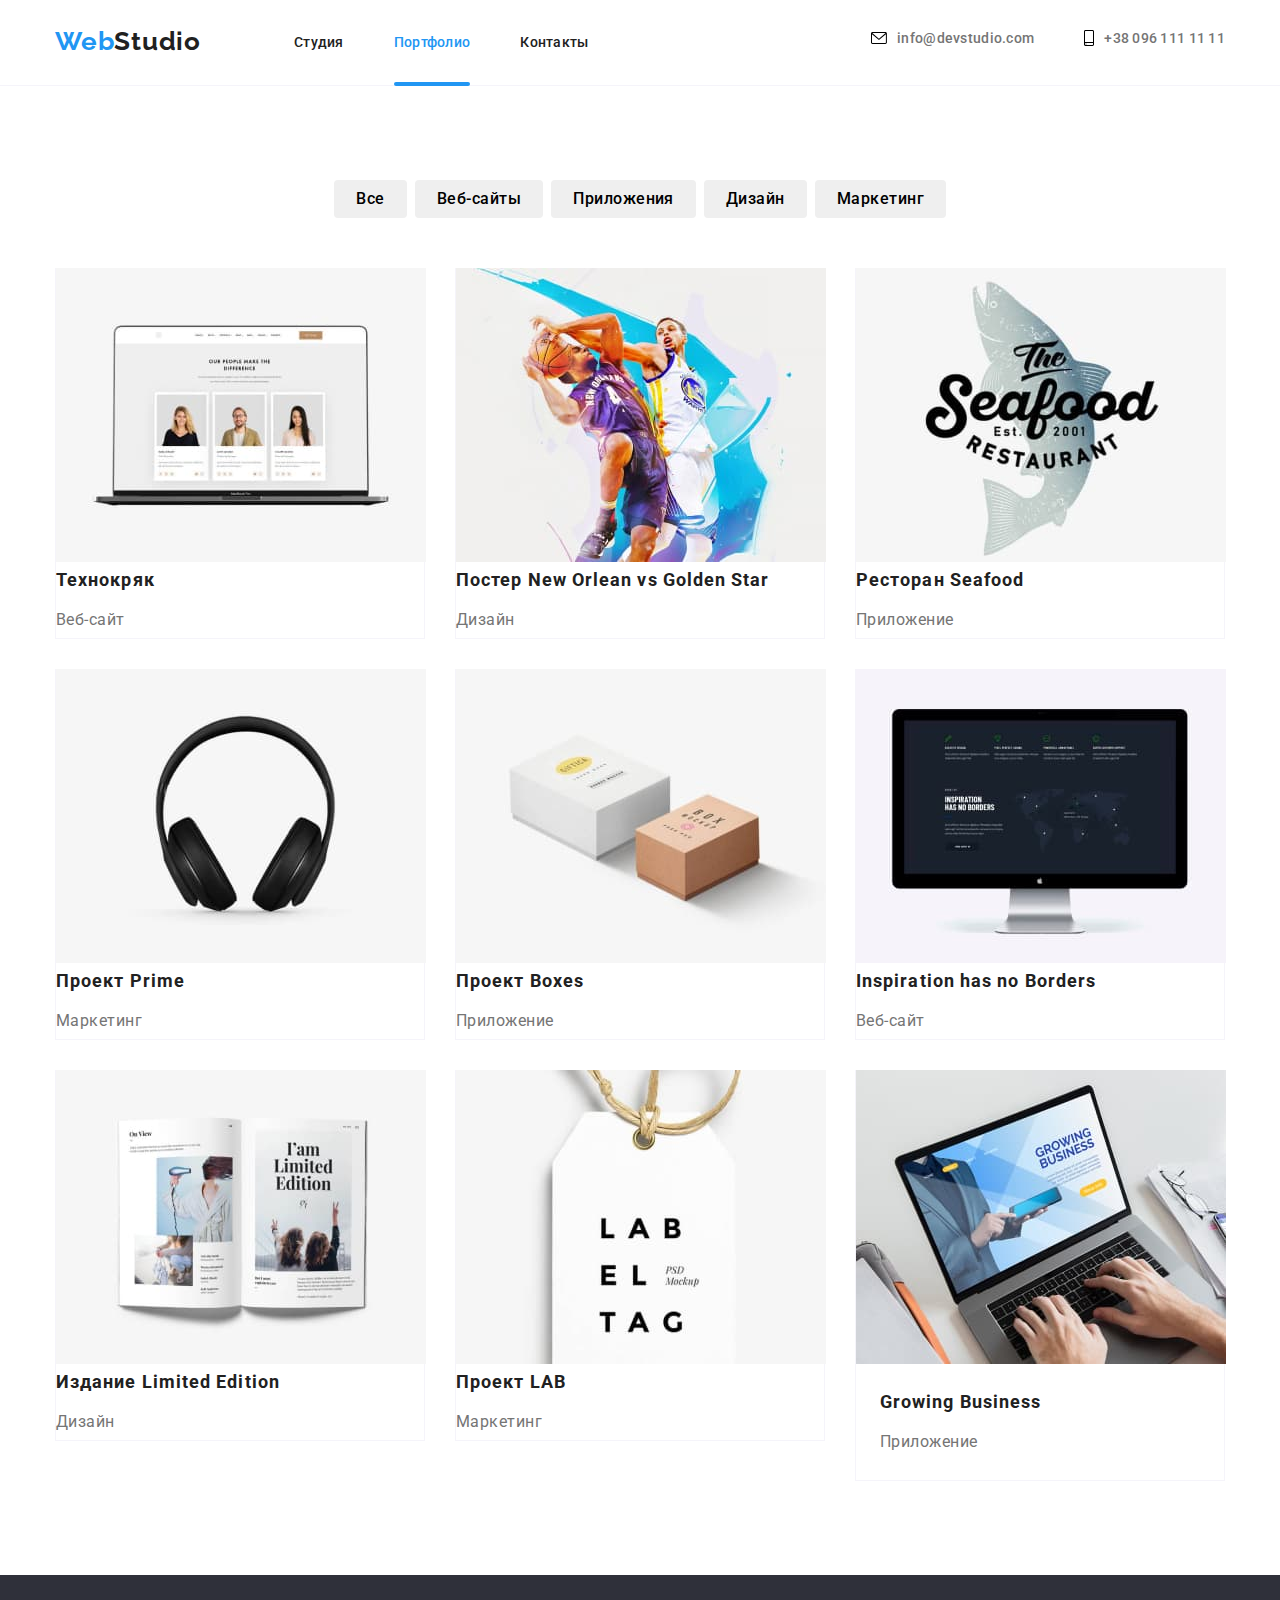
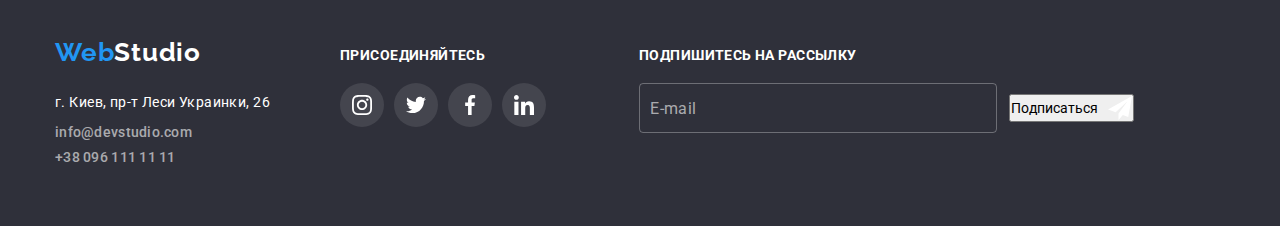
==== commit 07ef1fdf: "Приводить всі назви класів до назв по БЕМ" ====
--- a/portfolio.html
+++ b/portfolio.html
@@ -46,17 +46,17 @@
         <section class="portfolio">
             <div class="container">
                 <!-- <h2>Портфолио</h2> -->
-                <ul class="portfolio-buttons-list">
-                    <li><button type="button" class="button">Все</button></li>
-                    <li><button type="button" class="button">Веб-сайты</button></li>
-                    <li><button type="button" class="button">Приложения</button></li>
-                    <li><button type="button" class="button">Дизайн</button></li>
-                    <li><button type="button" class="button">Маркетинг</button></li>
+                <ul class="buttons__list">
+                    <li class="buttons__item"><button type="button" class="button">Все</button></li>
+                    <li class="buttons__item"><button type="button" class="button">Веб-сайты</button></li>
+                    <li class="buttons__item"><button type="button" class="button">Приложения</button></li>
+                    <li class="buttons__item"><button type="button" class="button">Дизайн</button></li>
+                    <li class="buttons__item"><button type="button" class="button">Маркетинг</button></li>
                 </ul>            
-                <ul class="portfolio-cards-list">
-                    <li class="portfolio-cards-item">
-                        <div class="portfolio-border">
-                            <div class="portfolio-box">
+                <ul class="cards__list">
+                    <li class="cards__item">
+                        <div class="cards__border">
+                            <div class="cards__prospect">
                                 <img  src="./images/portfolio/portfolio1.jpg" width=370 alt="Главный вид сайта">
                                 <div class="overlay">
                                     <p>Технокряк это современная площадка распространения коронавируса. Компании используют эту платформу для цифрового
@@ -64,120 +64,120 @@
                                 </div>
                             </div>
                                 <div class="card-desc">
-                                    <h3 class="portfolio-cards-name">Технокряк</h3>
-                                    <p class="portfolio-cards-type">Веб-сайт</p>
-                                </div>
-                        </div>
-                    </li>
-                    <li class="portfolio-cards-item">
-                        <div class="portfolio-border">
-                            <div class="portfolio-box">
+                                    <h3 class="card__name">Технокряк</h3>
+                                    <p class="card__type">Веб-сайт</p>
+                                </div>
+                        </div>
+                    </li>
+                    <li class="cards__item">
+                        <div class="cards__border">
+                            <div class="cards__prospect">
                                 <img src="./images/portfolio/portfolio2.jpg" width=370 alt="Постер с двумя баскетболистами">
                                 <div class="overlay">
-                                    <p>TEXT</p>
-                                </div>
-                            </div>
-                            <div class="card-desc">
-                                <h3 class="portfolio-cards-name">Постер New Orlean vs Golden Star</h3>
-                                <p class="portfolio-cards-type">Дизайн</p>
-                            </div>
-                        </div>
-                    </li>
-                    <li class="portfolio-cards-item">
-                        <div class="portfolio-border">
-                            <div class="portfolio-box">
+                                    <p class="overlay__text">TEXT</p>
+                                </div>
+                            </div>
+                            <div class="card-desc">
+                                <h3 class="card__name">Постер New Orlean vs Golden Star</h3>
+                                <p class="card__type">Дизайн</p>
+                            </div>
+                        </div>
+                    </li>
+                    <li class="cards__item">
+                        <div class="cards__border">
+                            <div class="cards__prospect">
                                 <img src="./images/portfolio/portfolio3.jpg" width=370 alt="Эмблема ресторана">
                                 <div class="overlay">
-                                    <p>TEXT</p>
-                                </div>
-                            </div>
-                            <div class="card-desc">
-                                <h3 class="portfolio-cards-name">Ресторан Seafood</h3>
-                                <p class="portfolio-cards-type">Приложение</p>
-                            </div>
-                        </div>
-                    </li>
-                    <li class="portfolio-cards-item">
-                        <div class="portfolio-border">
-                            <div class="portfolio-box">
+                                    <p class="overlay__text">TEXT</p>
+                                </div>
+                            </div>
+                            <div class="card-desc">
+                                <h3 class="card__name">Ресторан Seafood</h3>
+                                <p class="card__type">Приложение</p>
+                            </div>
+                        </div>
+                    </li>
+                    <li class="cards__item">
+                        <div class="cards__border">
+                            <div class="cards__prospect">
                                 <img src="./images/portfolio/portfolio4.jpg" width=370 alt="Наушники">
                                 <div class="overlay">
-                                    <p>TEXT</p>
-                                </div>
-                            </div>
-                            <div class="card-desc">
-                                <h3 class="portfolio-cards-name">Проект Prime</h3>
-                                <p class="portfolio-cards-type">Маркетинг</p>
-                            </div>
-                        </div>
-                    </li>
-                    <li class="portfolio-cards-item">
-                        <div class="portfolio-border">
-                            <div class="portfolio-box">
+                                    <p class="overlay__text">TEXT</p>
+                                </div>
+                            </div>
+                            <div class="card-desc">
+                                <h3 class="card__name">Проект Prime</h3>
+                                <p class="card__type">Маркетинг</p>
+                            </div>
+                        </div>
+                    </li>
+                    <li class="cards__item">
+                        <div class="cards__border">
+                            <div class="cards__prospect">
                                 <img src="./images/portfolio/portfolio5.jpg" width=370 alt="Две коробки">
                                 <div class="overlay">
-                                    <p>TEXT</p>
-                                </div>
-                            </div>
-                            <div class="card-desc">
-                                <h3 class="portfolio-cards-name">Проект Boxes</h3>
-                                <p class="portfolio-cards-type">Приложение</p>
-                            </div>
-                        </div>
-                    </li>
-                    <li class="portfolio-cards-item">
-                        <div class="portfolio-border">
-                            <div class="portfolio-box">
+                                    <p class="overlay__text">TEXT</p>
+                                </div>
+                            </div>
+                            <div class="card-desc">
+                                <h3 class="card__name">Проект Boxes</h3>
+                                <p class="card__type">Приложение</p>
+                            </div>
+                        </div>
+                    </li>
+                    <li class="cards__item">
+                        <div class="cards__border">
+                            <div class="cards__prospect">
                                 <img src="./images/portfolio/portfolio6.jpg" width=370 alt="Главный вид сайта">
                                 <div class="overlay">
-                                    <p>TEXT</p>
-                                </div>
-                            </div>
-                            <div class="card-desc">
-                                <h3 class="portfolio-cards-name">Inspiration has no Borders</h3>
-                                <p class="portfolio-cards-type">Веб-сайт</p>
-                            </div>
-                        </div>
-                    </li>
-                    <li class="portfolio-cards-item">
-                        <div class="portfolio-border">
-                            <div class="portfolio-box">
+                                    <p class="overlay__text">TEXT</p>
+                                </div>
+                            </div>
+                            <div class="card-desc">
+                                <h3 class="card__name">Inspiration has no Borders</h3>
+                                <p class="card__type">Веб-сайт</p>
+                            </div>
+                        </div>
+                    </li>
+                    <li class="cards__item">
+                        <div class="cards__border">
+                            <div class="cards__prospect">
                                 <img src="./images/portfolio/portfolio7.jpg" width=370 alt="Книга">
                                 <div class="overlay">
-                                    <p>TEXT</p>
-                                </div>
-                            </div>
-                            <div class="card-desc">
-                                <h3 class="portfolio-cards-name">Издание Limited Edition</h3>
-                                <p class="portfolio-cards-type">Дизайн</p>
-                            </div>
-                        </div>
-                    </li>
-                    <li class="portfolio-cards-item">
-                        <div class="portfolio-border">
-                            <div class="portfolio-box">
+                                    <p class="overlay__text">TEXT</p>
+                                </div>
+                            </div>
+                            <div class="card-desc">
+                                <h3 class="card__name">Издание Limited Edition</h3>
+                                <p class="card__type">Дизайн</p>
+                            </div>
+                        </div>
+                    </li>
+                    <li class="cards__item">
+                        <div class="cards__border">
+                            <div class="cards__prospect">
                                 <img src="./images/portfolio/portfolio8.jpg" width=370 alt="Бумажная бирка">
                                 <div class="overlay">
-                                    <p>TEXT</p>
-                                </div>
-                            </div>
-                            <div class="card-desc">
-                                <h3 class="portfolio-cards-name">Проект LAB</h3>
-                                <p class="portfolio-cards-type">Маркетинг</p>
-                            </div>
-                        </div>
-                    </li>
-                    <li class="portfolio-cards-item">
-                        <div class="portfolio-border">
-                            <div class="portfolio-box">
+                                    <p class="overlay__text">TEXT</p>
+                                </div>
+                            </div>
+                            <div class="card-desc">
+                                <h3 class="card__name">Проект LAB</h3>
+                                <p class="card__type">Маркетинг</p>
+                            </div>
+                        </div>
+                    </li>
+                    <li class="cards__item">
+                        <div class="cards__border">
+                            <div class="cards__prospect">
                                 <img src="./images/portfolio/portfolio9.jpg" width=370 alt="Ноутбук">
                                 <div class="overlay">
-                                    <p>TEXT</p>
-                                </div>
-                            </div>
-                            <div class="card-desc">
-                                <h3 class="portfolio-cards-name">Growing Business</h3>
-                                <p class="portfolio-cards-type">Приложение</p>
+                                    <p class="overlay__text">TEXT</p>
+                                </div>
+                            </div>
+                            <div class="card__desc">
+                                <h3 class="card__name">Growing Business</h3>
+                                <p class="card__type">Приложение</p>
                             </div>
                         </div>
                     </li>
--- a/css/styles.css
+++ b/css/styles.css
@@ -160,7 +160,7 @@
   text-transform: uppercase;
   text-align: center;
 }
-.main__button {
+.standart__button {
   display: inline-block;
   min-width: 200px;
   border: 1px solid transparent;
@@ -180,9 +180,410 @@
   transition-duration: 250ms;
   transition-timing-function: cubic-bezier(0.4, 0, 0.2, 1);
 }
-.main__button:hover,
-.main__button:focus {
+.standart__button:hover,
+.standart__button:focus {
   color: var(--main-background-color);
+}
+
+/* Секция "Наши преимущества" */
+
+.our-tasks {
+  padding-top: 94px;
+  padding-bottom: 94px;
+}
+
+.our-tasks__title {
+  visibility: hidden;
+  height: 0;
+  font-weight: 700;
+  font-size: 36px;
+  line-height: 1.172;
+  letter-spacing: 0.03em;
+  text-align: center;
+}
+
+.our-tasks__list {
+  display: flex;
+}
+
+.our-tasks__list .our-tasks__item:not(:last-child) {
+  margin-right: 30px;
+}
+
+.task__card {
+  display: flex;
+  align-items: center;
+  justify-content: center;
+  margin-bottom: 30px;
+  width: 270px;
+  height: 120px;
+  background: var(--background-color);
+  border: none;
+  border-radius: 4px;
+}
+.task__logo {
+  width: 70px;
+  height: 70px;
+}
+
+.task__title {
+  width: 270px;
+  margin-bottom: 10px;
+  font-weight: 700;
+  font-size: 14px;
+  line-height: 1.172;
+  letter-spacing: 0.03em;
+  text-transform: uppercase;
+}
+.task__text {
+  width: 270px;
+  height: 75px;
+  color: var(--second-color-font);
+  font-weight: 400;
+  font-size: 14px;
+  line-height: 1.714;
+  letter-spacing: 0.03em;
+}
+
+/* sections "our work" */
+
+.our-work {
+  padding-bottom: 94px;
+}
+
+.our-work__list {
+  display: flex;
+}
+
+.our-work__item {
+  display: inline-block;
+}
+
+.our-work__item:not(:last-child) {
+  margin-right: 30px;
+}
+
+.our-work__title {
+  margin-bottom: 50px;
+  font-weight: 700;
+  font-size: 36px;
+  line-height: 1.172;
+  letter-spacing: 0.03em;
+  text-align: center;
+}
+
+.our-work__thumb {
+  display: block;
+  position: relative;
+}
+
+.our-work__label {
+  position: absolute;
+  bottom: 0;
+  padding-top: 27px;
+  padding-bottom: 27px;
+  width: 370px;
+  height: 70px;
+  background-color: rgba(47, 48, 58, 0.8);
+  color: var(--color-white);
+  font-weight: 700;
+  font-size: 14px;
+  line-height: 1.172;
+  text-align: center;
+  letter-spacing: 0.03em;
+  text-transform: uppercase;
+}
+
+/* section "team" */
+
+.team {
+  padding-top: 94px;
+  padding-bottom: 94px;
+  background-color: var(--background-color);
+}
+
+.team__title {
+  margin-bottom: 50px;
+  font-weight: 700;
+  font-size: 36px;
+  line-height: 1.172;
+  letter-spacing: 0.03em;
+  text-align: center;
+}
+
+.team__list {
+  display: flex;
+}
+.team__item:not(:last-child) {
+  margin-right: 30px;
+}
+.team__item {
+  width: 270px;
+  border-radius: 0px 0px 4px 4px;
+  box-shadow: 0px 1px 3px rgba(0, 0, 0, 0.12), 0px 1px 1px rgba(0, 0, 0, 0.14),
+    0px 2px 1px rgba(0, 0, 0, 0.2);
+  background-color: var(--color-white);
+}
+
+.card__desc {
+  padding-top: 30px;
+  padding-bottom: 30px;
+}
+
+.member {
+  margin-bottom: 10px;
+  font-weight: 500;
+  font-size: 16px;
+  line-height: 1.172;
+  letter-spacing: 0.03em;
+  text-align: center;
+}
+
+.rank {
+  margin-bottom: 16px;
+  font-weight: 500;
+  font-size: 16px;
+  line-height: 1.172;
+  letter-spacing: 0.03em;
+  text-align: center;
+  font-weight: 400;
+  color: var(--second-color-font);
+}
+
+.social__list {
+  display: flex;
+  justify-content: center;
+}
+
+.social__item {
+  display: flex;
+  align-items: center;
+  justify-content: center;
+}
+
+.social__item:not(:last-child) {
+  margin-right: 10px;
+}
+
+.social__link {
+  display: flex;
+  align-items: center;
+  justify-content: center;
+  border-radius: 50%;
+  width: 44px;
+  height: 44px;
+  transition-property: color, fill, background-color, box-shadow;
+  transition-duration: 250ms;
+  transition-timing-function: cubic-bezier(0.4, 0, 0.2, 1);
+}
+
+.social__logo {
+  fill: var(--third-color-font);
+  width: 20px;
+  height: 20px;
+  transition-property: color, fill, background-color, box-shadow;
+  transition-duration: 250ms;
+  transition-timing-function: cubic-bezier(0.4, 0, 0.2, 1);
+}
+
+.social__link:focus .social__logo,
+.social__link:hover .social__logo {
+  fill: var(--color-white);
+}
+
+/* section "Our clients" */
+
+.our-clients {
+  padding: 94px 0;
+}
+
+.our-clients__title {
+  margin-bottom: 50px;
+  font-style: normal;
+  font-weight: bold;
+  font-size: 36px;
+  line-height: 1.172;
+  text-align: center;
+  letter-spacing: 0.03em;
+}
+
+.clients__logo {
+  fill: var(--third-color-font);
+  width: 106px;
+  height: 60px;
+  transition-property: color, fill, background-color, box-shadow;
+  transition-duration: 250ms;
+  transition-timing-function: cubic-bezier(0.4, 0, 0.2, 1);
+}
+
+.clients__item {
+  display: flex;
+  align-items: center;
+  justify-content: center;
+  width: 170px;
+  height: 92px;
+  cursor: pointer;
+}
+
+.clients__link {
+  padding: 16px 32px;
+  border: 1px solid var(--third-color-font);
+  border-radius: 4px;
+  transition-property: color, fill, background-color, box-shadow, border-color;
+  transition-duration: 250ms;
+  transition-timing-function: cubic-bezier(0.4, 0, 0.2, 1);
+}
+
+.clients__list {
+  display: flex;
+  align-items: center;
+  justify-content: center;
+}
+
+.clients__item:not(:last-child) {
+  margin-right: 30px;
+}
+
+.clients__link:hover,
+.clients__link:focus {
+  border-color: var(--main-color-mark);
+}
+
+.clients__link:hover .clients__logo,
+.clients__link:focus .clients__logo {
+  fill: var(--main-color-mark);
+}
+
+/* footer */
+
+.footer {
+  background-color: var(--main-background-color);
+  color: var(--color-white);
+  font-weight: 400;
+  font-size: 14px;
+  line-height: 1.714;
+  letter-spacing: 0.03em;
+  padding-top: 60px;
+  padding-bottom: 60px;
+}
+
+.footer-container {
+  display: flex;
+  justify-content: flex-start;
+}
+
+.footer-logo {
+  padding-top: 0;
+  padding-bottom: 0;
+  margin-bottom: 20px;
+}
+
+.address {
+  margin-bottom: 9px;
+  font-style: normal;
+}
+
+.contacts__list {
+  color: var(--color-font-footer);
+}
+
+.contacts__item:not(:last-child) {
+  margin-bottom: 9px;
+}
+
+.contacts__info {
+  margin-right: 70px;
+}
+
+.footer__social {
+  padding-top: 12px;
+  margin-right: 93px;
+}
+
+.social__text {
+  display: block;
+  margin-bottom: 20px;
+  font-style: normal;
+  font-weight: 700;
+  font-size: 14px;
+  line-height: 1.172;
+  letter-spacing: 0.03em;
+  text-transform: uppercase;
+}
+
+.social__list--start {
+  justify-content: flex-start;
+  margin: 0;
+}
+.social__link--footer {
+  background: rgba(255, 255, 255, 0.1);
+  transition-property: color, fill, background-color, box-shadow;
+  transition-duration: 250ms;
+  transition-timing-function: cubic-bezier(0.4, 0, 0.2, 1);
+}
+.social__logo--footer {
+  fill: var(--color-white);
+}
+
+.social__link:focus,
+.social__link:hover {
+  background-color: var(--main-color-mark);
+}
+
+.footer-form {
+  padding-top: 12px;
+}
+
+.footer-form__text {
+  display: block;
+  padding: 0;
+  margin-bottom: 20px;
+  font-weight: 700;
+  font-size: 14px;
+  line-height: 1.172;
+  letter-spacing: 0.03em;
+  text-transform: uppercase;
+}
+
+.form-block {
+  display: flex;
+  align-items: center;
+}
+
+.form-block__input {
+  font-size: 16px;
+  line-height: 1.25;
+  color: var(--color-white);
+  letter-spacing: 0.03em;
+  padding: 10px;
+  width: 358px;
+  height: 50px;
+  border: 1px solid rgba(255, 255, 255, 0.3);
+  border-radius: 4px;
+  background-color: transparent;
+}
+
+.form-block__input::placeholder {
+  color: rgba(255, 255, 255, 0.6);
+}
+
+.form-block__button {
+  display: flex;
+  align-items: center;
+  justify-content: center;
+  margin-left: 12px;
+  fill: var(--color-white);
+}
+
+.form-block__button:hover,
+.form-block__button:focus {
+  fill: var(--main-background-color);
+}
+
+.form-block__icon {
+  width: 24px;
+  height: 24px;
+  margin-left: 10px;
 }
 
 /* modal */
@@ -204,7 +605,7 @@
   background-color: rgba(0, 0, 0, 0.2);
 }
 
-.modal-content {
+.modal__content {
   position: absolute;
   top: 50%;
   left: 50%;
@@ -221,6 +622,7 @@
   box-shadow: 0px 1px 3px rgba(0, 0, 0, 0.12), 0px 1px 1px rgba(0, 0, 0, 0.14),
     0px 2px 1px rgba(0, 0, 0, 0.2);
 }
+
 .button-close {
   display: flex;
   justify-content: center;
@@ -235,6 +637,7 @@
   border-radius: 50%;
   background-color: transparent;
 }
+
 .close {
   width: 18px;
   height: 18px;
@@ -242,10 +645,12 @@
   transition-duration: 250ms;
   transition-timing-function: cubic-bezier(0.4, 0, 0.2, 1);
 }
+
 .button-close:focus .close,
 .button-close:hover .close {
   fill: var(--main-color-mark);
 }
+
 .is-hidden {
   pointer-events: none;
   opacity: 1;
@@ -254,12 +659,12 @@
   transition: transform 250ms cubic-bezier(0.4, 0, 0.2, 1);
 }
 
-.form-field {
+.form__field {
   display: flex;
   flex-direction: column;
 }
 
-.form p {
+.form__text {
   margin-bottom: 12px;
   font-style: normal;
   font-weight: 700;
@@ -269,7 +674,7 @@
   letter-spacing: 0.03em;
 }
 
-.form-label {
+.form__label {
   margin-bottom: 4px;
   font-style: normal;
   font-weight: 400;
@@ -279,7 +684,7 @@
   color: var(--second-color-font);
 }
 
-.form-input {
+.input {
   padding: 11px;
   padding-left: 42px;
   border: 1px solid rgba(33, 33, 33, 0.2);
@@ -290,15 +695,18 @@
   transition-duration: 250ms;
   transition-timing-function: cubic-bezier(0.4, 0, 0.2, 1);
 }
-.form-input:focus {
+
+.input:focus {
   border-color: var(--main-color-mark);
   outline: 0;
 }
-.form-input-group {
+
+.form__input {
   position: relative;
   margin-bottom: 10px;
 }
-.form-input-icon {
+
+.input__icon {
   position: absolute;
   width: 18px;
   height: 18px;
@@ -309,10 +717,12 @@
   transition-duration: 250ms;
   transition-timing-function: cubic-bezier(0.4, 0, 0.2, 1);
 }
-.form-input:focus + .form-input-icon {
+
+.input:focus + .input__icon {
   fill: var(--main-color-mark);
 }
-.form-textarea {
+
+.form__textarea {
   margin-bottom: 20px;
   padding: 12px 16px;
   border: 1px solid rgba(33, 33, 33, 0.2);
@@ -324,11 +734,13 @@
   transition-duration: 250ms;
   transition-timing-function: cubic-bezier(0.4, 0, 0.2, 1);
 }
-.form-textarea:focus {
+
+.form__textarea:focus {
   border-color: var(--main-color-mark);
   outline: 0;
 }
-.form-textarea::placeholder {
+
+.form__textarea::placeholder {
   font-style: normal;
   font-weight: 400;
   font-size: 12px;
@@ -337,13 +749,15 @@
 
   color: rgba(117, 117, 117, 0.5);
 }
-.form-group {
+
+.form__group {
   position: relative;
 
   text-align: center;
   margin-bottom: 30px;
 }
-.form-checkbox {
+
+.checkbox {
   position: absolute;
   width: 1px;
   height: 1px;
@@ -353,7 +767,8 @@
   clip: rect(0 0 0 0);
   overflow: hidden;
 }
-.form-checkbox-border {
+
+.checkbox__border {
   position: relative;
   display: block;
   margin-right: 9px;
@@ -378,15 +793,17 @@
   transition-duration: 250ms;
   transition-timing-function: cubic-bezier(0.4, 0, 0.2, 1);
 }
-.form-checkbox:checked + .form-checkbox-border .icon-check {
+
+.checkbox:checked + .checkbox__border .icon-check {
   opacity: 1;
 }
-.form-checkbox:checked + .form-checkbox-border {
+
+.checkbox:checked + .checkbox__border {
   background-color: var(--main-color-mark);
   border-color: var(--main-color-mark);
 }
 
-.form-label-policy {
+.policy {
   display: flex;
   align-items: center;
   justify-content: center;
@@ -396,6 +813,7 @@
   color: var(--second-color-font);
   letter-spacing: 0.03em;
 }
+
 .link-policy {
   padding-left: 4px;
   color: inherit;
@@ -404,407 +822,10 @@
   line-height: 1.714;
   color: var(--main-color-mark);
 }
-.form-button-place {
-  display: flex;
-  justify-content: center;
-}
-
-/* Секция "Наши преимущества" */
-
-.our-tasks {
-  padding-top: 94px;
-  padding-bottom: 94px;
-}
-
-.our-tasks__title {
-  visibility: hidden;
-  height: 0;
-  font-weight: 700;
-  font-size: 36px;
-  line-height: 1.172;
-  letter-spacing: 0.03em;
-  text-align: center;
-}
-
-.our-tasks__list {
-  display: flex;
-}
-
-.our-tasks__list .our-tasks__item:not(:last-child) {
-  margin-right: 30px;
-}
-
-.task__card {
-  display: flex;
-  align-items: center;
-  justify-content: center;
-  margin-bottom: 30px;
-  width: 270px;
-  height: 120px;
-  background: var(--background-color);
-  border: none;
-  border-radius: 4px;
-}
-.task__logo {
-  width: 70px;
-  height: 70px;
-}
-
-.task__title {
-  width: 270px;
-  margin-bottom: 10px;
-  font-weight: 700;
-  font-size: 14px;
-  line-height: 1.172;
-  letter-spacing: 0.03em;
-  text-transform: uppercase;
-}
-.task__text {
-  width: 270px;
-  height: 75px;
-  color: var(--second-color-font);
-  font-weight: 400;
-  font-size: 14px;
-  line-height: 1.714;
-  letter-spacing: 0.03em;
-}
-
-/* sections "our work" */
-
-.our-work {
-  padding-bottom: 94px;
-}
-
-.our-work__list {
-  display: flex;
-}
-
-.our-work__item {
-  display: inline-block;
-}
-
-.our-work__item:not(:last-child) {
-  margin-right: 30px;
-}
-
-.our-work__title {
-  margin-bottom: 50px;
-  font-weight: 700;
-  font-size: 36px;
-  line-height: 1.172;
-  letter-spacing: 0.03em;
-  text-align: center;
-}
-
-.our-work__thumb {
-  display: block;
-  position: relative;
-}
-
-.our-work__label {
-  position: absolute;
-  bottom: 0;
-  padding-top: 27px;
-  padding-bottom: 27px;
-  width: 370px;
-  height: 70px;
-  background-color: rgba(47, 48, 58, 0.8);
-  color: var(--color-white);
-  font-weight: 700;
-  font-size: 14px;
-  line-height: 1.172;
-  text-align: center;
-  letter-spacing: 0.03em;
-  text-transform: uppercase;
-}
-
-/* section "team" */
-
-.team {
-  padding-top: 94px;
-  padding-bottom: 94px;
-  background-color: var(--background-color);
-}
-
-.team__title {
-  margin-bottom: 50px;
-  font-weight: 700;
-  font-size: 36px;
-  line-height: 1.172;
-  letter-spacing: 0.03em;
-  text-align: center;
-}
-
-.team__list {
-  display: flex;
-}
-.team__item:not(:last-child) {
-  margin-right: 30px;
-}
-.team__item {
-  width: 270px;
-  border-radius: 0px 0px 4px 4px;
-  box-shadow: 0px 1px 3px rgba(0, 0, 0, 0.12), 0px 1px 1px rgba(0, 0, 0, 0.14),
-    0px 2px 1px rgba(0, 0, 0, 0.2);
-  background-color: var(--color-white);
-}
-
-.card__desc {
-  padding-top: 30px;
-  padding-bottom: 30px;
-}
-
-.member {
-  margin-bottom: 10px;
-  font-weight: 500;
-  font-size: 16px;
-  line-height: 1.172;
-  letter-spacing: 0.03em;
-  text-align: center;
-}
-
-.rank {
-  margin-bottom: 16px;
-  font-weight: 500;
-  font-size: 16px;
-  line-height: 1.172;
-  letter-spacing: 0.03em;
-  text-align: center;
-  font-weight: 400;
-  color: var(--second-color-font);
-}
-
-.social__list {
-  display: flex;
-  justify-content: center;
-}
-
-.social__item {
-  display: flex;
-  align-items: center;
-  justify-content: center;
-}
-
-.social__item:not(:last-child) {
-  margin-right: 10px;
-}
-
-.social__link {
-  display: flex;
-  align-items: center;
-  justify-content: center;
-  border-radius: 50%;
-  width: 44px;
-  height: 44px;
-  transition-property: color, fill, background-color, box-shadow;
-  transition-duration: 250ms;
-  transition-timing-function: cubic-bezier(0.4, 0, 0.2, 1);
-}
-
-.social__logo {
-  fill: var(--third-color-font);
-  width: 20px;
-  height: 20px;
-  transition-property: color, fill, background-color, box-shadow;
-  transition-duration: 250ms;
-  transition-timing-function: cubic-bezier(0.4, 0, 0.2, 1);
-}
-
-.social__link:focus .social__logo,
-.social__link:hover .social__logo {
-  fill: var(--color-white);
-}
-
-/* section "Our clients" */
-
-.our-clients {
-  padding: 94px 0;
-}
-
-.our-clients__title {
-  margin-bottom: 50px;
-  font-style: normal;
-  font-weight: bold;
-  font-size: 36px;
-  line-height: 1.172;
-  text-align: center;
-  letter-spacing: 0.03em;
-}
-
-.clients__logo {
-  fill: var(--third-color-font);
-  width: 106px;
-  height: 60px;
-  transition-property: color, fill, background-color, box-shadow;
-  transition-duration: 250ms;
-  transition-timing-function: cubic-bezier(0.4, 0, 0.2, 1);
-}
-
-.clients__item {
-  display: flex;
-  align-items: center;
-  justify-content: center;
-  width: 170px;
-  height: 92px;
-  cursor: pointer;
-}
-
-.clients__link {
-  padding: 16px 32px;
-  border: 1px solid var(--third-color-font);
-  border-radius: 4px;
-  transition-property: color, fill, background-color, box-shadow, border-color;
-  transition-duration: 250ms;
-  transition-timing-function: cubic-bezier(0.4, 0, 0.2, 1);
-}
-
-.clients__list {
-  display: flex;
-  align-items: center;
-  justify-content: center;
-}
-
-.clients__item:not(:last-child) {
-  margin-right: 30px;
-}
-
-.clients__link:hover,
-.clients__link:focus {
-  border-color: var(--main-color-mark);
-}
-
-.clients__link:hover .clients__logo,
-.clients__link:focus .clients__logo {
-  fill: var(--main-color-mark);
-}
-
-/* footer */
-
-.footer {
-  background-color: var(--main-background-color);
-  color: var(--color-white);
-  font-weight: 400;
-  font-size: 14px;
-  line-height: 1.714;
-  letter-spacing: 0.03em;
-  padding-top: 60px;
-  padding-bottom: 60px;
-}
-
-.footer-container {
-  display: flex;
-  justify-content: flex-start;
-}
-
-.footer-logo {
-  padding-top: 0;
-  padding-bottom: 0;
-  margin-bottom: 20px;
-}
-
-.address {
-  margin-bottom: 9px;
-  font-style: normal;
-}
-
-.contacts__list {
-  color: var(--color-font-footer);
-}
-
-.contacts__item:not(:last-child) {
-  margin-bottom: 9px;
-}
-
-.contacts__info {
-  margin-right: 70px;
-}
-
-.footer__social {
-  padding-top: 12px;
-  margin-right: 93px;
-}
-
-.social__text {
-  display: block;
-  margin-bottom: 20px;
-  font-style: normal;
-  font-weight: 700;
-  font-size: 14px;
-  line-height: 1.172;
-  letter-spacing: 0.03em;
-  text-transform: uppercase;
-}
-
-.social__list--start {
-  justify-content: flex-start;
-  margin: 0;
-}
-.social__link--footer {
-  background: rgba(255, 255, 255, 0.1);
-  transition-property: color, fill, background-color, box-shadow;
-  transition-duration: 250ms;
-  transition-timing-function: cubic-bezier(0.4, 0, 0.2, 1);
-}
-.social__logo--footer {
-  fill: var(--color-white);
-}
-
-.social__link:focus,
-.social__link:hover {
-  background-color: var(--main-color-mark);
-}
-
-.footer-form {
-  padding-top: 12px;
-}
-
-.footer-form__text {
-  display: block;
-  padding: 0;
-  margin-bottom: 20px;
-  font-weight: 700;
-  font-size: 14px;
-  line-height: 1.172;
-  letter-spacing: 0.03em;
-  text-transform: uppercase;
-}
-
-.form-block {
-  display: flex;
-  align-items: center;
-}
-
-.form-block__input {
-  font-size: 16px;
-  line-height: 1.25;
-  color: var(--color-white);
-  letter-spacing: 0.03em;
-  padding: 10px;
-  width: 358px;
-  height: 50px;
-  border: 1px solid rgba(255, 255, 255, 0.3);
-  border-radius: 4px;
-  background-color: transparent;
-}
-.form-block__input::placeholder {
-  color: rgba(255, 255, 255, 0.6);
-}
-
-.form-block__button {
-  display: flex;
-  align-items: center;
-  justify-content: center;
-  margin-left: 12px;
-  fill: var(--color-white);
-}
-.form-block__button:hover,
-.form-block__button:focus {
-  fill: var(--main-background-color);
-}
-.form-block__icon {
-  width: 24px;
-  height: 24px;
-  margin-left: 10px;
+
+.form__button {
+  display: flex;
+  justify-content: center;
 }
 
 /* "portfolio.html" styles body */
@@ -844,30 +865,32 @@
   padding-bottom: 94px;
 }
 
-.portfolio-buttons-list {
+.buttons__list {
   display: flex;
   margin-bottom: 50px;
   justify-content: center;
 }
-.portfolio-buttons-list > li:not(:last-child) {
+
+.buttons__item:not(:last-child) {
   margin-right: 8px;
 }
 
-.portfolio-cards-list {
+.cards__list {
   display: flex;
   flex-wrap: wrap;
   margin-right: -30px;
   margin-bottom: -30px;
   background-color: var(--color-white);
 }
-.portfolio-cards-item {
+
+.cards__item {
   margin-right: 30px;
   margin-bottom: 30px;
   width: 370px;
   background-color: var(--color-white);
 }
 
-.portfolio-border {
+.cards__border {
   border-left: 1px solid var(--background-color);
   border-bottom: 1px solid var(--background-color);
   border-right: 1px solid var(--background-color);
@@ -876,11 +899,13 @@
   transition-duration: 250ms;
   transition-timing-function: cubic-bezier(0.4, 0, 0.2, 1);
 }
-.portfolio-box {
+
+.cards__prospect {
   position: relative;
   width: 370px;
   overflow: hidden;
 }
+
 .overlay {
   display: flex;
   align-items: center;
@@ -894,31 +919,37 @@
   transform: translatey(100%);
   transition: transform 250ms cubic-bezier(0.4, 0, 0.2, 1);
 }
-.overlay > p {
+
+.overlay__text {
   font-size: 18px;
   line-height: 1.556;
   letter-spacing: 0.03em;
   color: var(--color-white);
 }
-.portfolio-border:hover {
+
+.cards__prospect:hover {
   box-shadow: 0px 1px 1px rgba(0, 0, 0, 0.12), 0px 4px 4px rgba(0, 0, 0, 0.06),
     1px 4px 6px rgba(0, 0, 0, 0.16);
 }
-.portfolio-border:hover .overlay {
+
+.cards__prospect:hover .overlay {
   transform: translatey(0);
   transition: transform 250ms cubic-bezier(0.4, 0, 0.2, 1);
 }
-.portfolio-cards-item .card-desc {
+
+.card__desc {
   padding: 20px 24px;
 }
-.portfolio-cards-name {
+
+.card__name {
   margin-bottom: 4px;
   font-weight: 700;
   font-size: 18px;
   line-height: 2;
   letter-spacing: 0.06em;
 }
-.portfolio-cards-type {
+
+.card__type {
   color: var(--second-color-font);
   font-weight: 400;
   font-size: 16px;
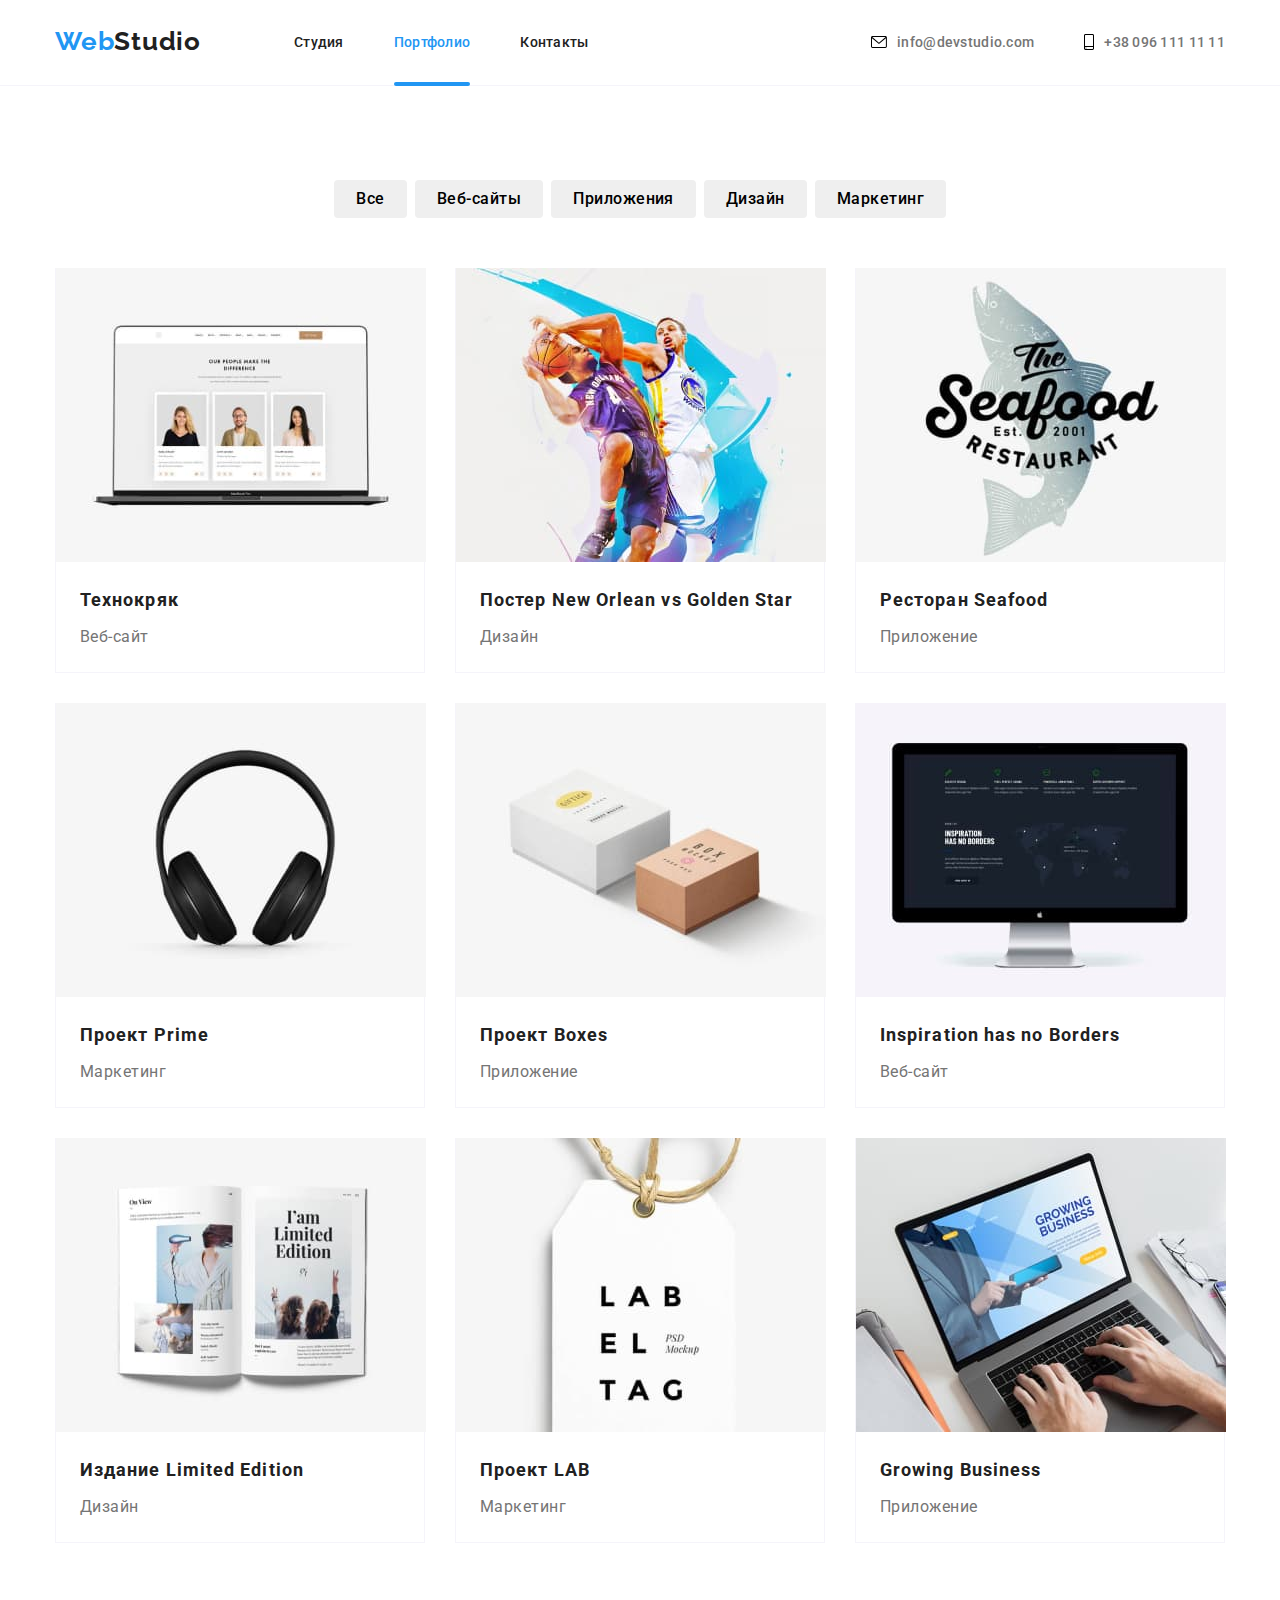
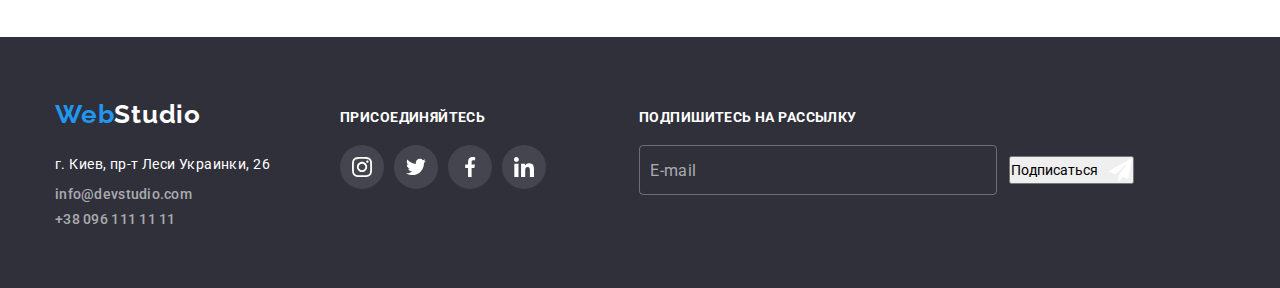
==== commit e70abc28: "Виконує рефакторинг коду за допом. SASS" ====
--- a/portfolio.html
+++ b/portfolio.html
@@ -10,7 +10,7 @@
     <link href="https://fonts.googleapis.com/css2?family=Raleway:wght@700&family=Roboto:wght@400;500;700;900&display=swap"
         rel="stylesheet">
     <link rel="stylesheet" href="https://cdnjs.cloudflare.com/ajax/libs/modern-normalize/1.0.0/modern-normalize.min.css">
-    <link rel="stylesheet" href="./css/styles.css">
+    <link rel="stylesheet" href="./css/portfolio.min.css">
 </head>
 
 <body>
@@ -63,10 +63,10 @@
                                     шпионажа и атак на защищённые сервера конкурентов.</p>
                                 </div>
                             </div>
-                                <div class="card-desc">
-                                    <h3 class="card__name">Технокряк</h3>
-                                    <p class="card__type">Веб-сайт</p>
-                                </div>
+                            <div class="card__desc">
+                                <h3 class="card__name">Технокряк</h3>
+                                <p class="card__type">Веб-сайт</p>
+                            </div>
                         </div>
                     </li>
                     <li class="cards__item">
@@ -77,7 +77,7 @@
                                     <p class="overlay__text">TEXT</p>
                                 </div>
                             </div>
-                            <div class="card-desc">
+                            <div class="card__desc">
                                 <h3 class="card__name">Постер New Orlean vs Golden Star</h3>
                                 <p class="card__type">Дизайн</p>
                             </div>
@@ -91,7 +91,7 @@
                                     <p class="overlay__text">TEXT</p>
                                 </div>
                             </div>
-                            <div class="card-desc">
+                            <div class="card__desc">
                                 <h3 class="card__name">Ресторан Seafood</h3>
                                 <p class="card__type">Приложение</p>
                             </div>
@@ -105,7 +105,7 @@
                                     <p class="overlay__text">TEXT</p>
                                 </div>
                             </div>
-                            <div class="card-desc">
+                            <div class="card__desc">
                                 <h3 class="card__name">Проект Prime</h3>
                                 <p class="card__type">Маркетинг</p>
                             </div>
@@ -119,7 +119,7 @@
                                     <p class="overlay__text">TEXT</p>
                                 </div>
                             </div>
-                            <div class="card-desc">
+                            <div class="card__desc">
                                 <h3 class="card__name">Проект Boxes</h3>
                                 <p class="card__type">Приложение</p>
                             </div>
@@ -133,7 +133,7 @@
                                     <p class="overlay__text">TEXT</p>
                                 </div>
                             </div>
-                            <div class="card-desc">
+                            <div class="card__desc">
                                 <h3 class="card__name">Inspiration has no Borders</h3>
                                 <p class="card__type">Веб-сайт</p>
                             </div>
@@ -147,7 +147,7 @@
                                     <p class="overlay__text">TEXT</p>
                                 </div>
                             </div>
-                            <div class="card-desc">
+                            <div class="card__desc">
                                 <h3 class="card__name">Издание Limited Edition</h3>
                                 <p class="card__type">Дизайн</p>
                             </div>
@@ -161,7 +161,7 @@
                                     <p class="overlay__text">TEXT</p>
                                 </div>
                             </div>
-                            <div class="card-desc">
+                            <div class="card__desc">
                                 <h3 class="card__name">Проект LAB</h3>
                                 <p class="card__type">Маркетинг</p>
                             </div>
@@ -188,12 +188,12 @@
     </main>
     <footer class="footer">
         <div class="container footer-container">
-            <div class="contacts__info">
+            <div class="footer-contacts__info">
                 <a href="/" class="logo footer-logo"><span class="logo-blue">Web</span>Studio</a>
                 <address class="address">г. Киев, пр-т Леси Украинки, 26</address>
-                <ul class="list contacts__list">
-                    <li class="contacts__item"><a href="mailto:info@devstudio.com" class="link">info@devstudio.com</a></li>
-                    <li class="contacts__item"><a href="tel:+380961111111" class="link">+38 096 111 11 11</a></li>
+                <ul class="list footer-contacts__list">
+                    <li class="footer-contacts__item"><a href="mailto:info@devstudio.com" class="link">info@devstudio.com</a></li>
+                    <li class="footer-contacts__item"><a href="tel:+380961111111" class="link">+38 096 111 11 11</a></li>
                 </ul>
             </div>
             <div class="footer__social">
--- a/css/portfolio.min.css
+++ b/css/portfolio.min.css
@@ -0,0 +1,2 @@
+*{-webkit-box-sizing:border-box;box-sizing:border-box;margin:0;padding:0;list-style:none}body{font-family:"Roboto",sans-serif,"Times New Roman",Times,serif;font-style:normal;color:#212121}img{display:block}.container{width:1200px;margin:0 auto;padding:0 15px}.standart__button{display:inline-block;min-width:200px;border:1px solid transparent;border-radius:4px;padding:10px 32px;background-color:#2196f3;font-family:"Roboto",sans-serif;color:#fff;font-weight:700;font-size:16px;line-height:1.875;letter-spacing:0.06em;text-align:center;cursor:pointer;-webkit-box-shadow:0px 4px 4px rgba(0,0,0,0.15);box-shadow:0px 4px 4px rgba(0,0,0,0.15);-webkit-transition-property:color, fill, background-color, -webkit-box-shadow;transition-property:color, fill, background-color, -webkit-box-shadow;transition-property:color, fill, background-color, box-shadow;transition-property:color, fill, background-color, box-shadow, -webkit-box-shadow;-webkit-transition-duration:250ms;transition-duration:250ms;-webkit-transition-timing-function:cubic-bezier(0.4, 0, 0.2, 1);transition-timing-function:cubic-bezier(0.4, 0, 0.2, 1)}.standart__button:hover,.standart__button:focus{color:#2f303a}.social__list{display:-webkit-box;display:-ms-flexbox;display:flex;-webkit-box-pack:center;-ms-flex-pack:center;justify-content:center}.social__item{display:-webkit-box;display:-ms-flexbox;display:flex;-webkit-box-align:center;-ms-flex-align:center;align-items:center;-webkit-box-pack:center;-ms-flex-pack:center;justify-content:center}.social__item:not(:last-child){margin-right:10px}.social__link{display:-webkit-box;display:-ms-flexbox;display:flex;-webkit-box-align:center;-ms-flex-align:center;align-items:center;-webkit-box-pack:center;-ms-flex-pack:center;justify-content:center;border-radius:50%;width:44px;height:44px;-webkit-transition-property:color, fill, background-color, -webkit-box-shadow;transition-property:color, fill, background-color, -webkit-box-shadow;transition-property:color, fill, background-color, box-shadow;transition-property:color, fill, background-color, box-shadow, -webkit-box-shadow;-webkit-transition-duration:250ms;transition-duration:250ms;-webkit-transition-timing-function:cubic-bezier(0.4, 0, 0.2, 1);transition-timing-function:cubic-bezier(0.4, 0, 0.2, 1)}.social__link:focus,.social__link:hover{background-color:#2196f3}.social__link:focus .social__logo,.social__link:hover .social__logo{fill:#fff}.social__logo{fill:#afb1b8;width:20px;height:20px;-webkit-transition-property:color, fill, background-color, -webkit-box-shadow;transition-property:color, fill, background-color, -webkit-box-shadow;transition-property:color, fill, background-color, box-shadow;transition-property:color, fill, background-color, box-shadow, -webkit-box-shadow;-webkit-transition-duration:250ms;transition-duration:250ms;-webkit-transition-timing-function:cubic-bezier(0.4, 0, 0.2, 1);transition-timing-function:cubic-bezier(0.4, 0, 0.2, 1)}.header{background-color:#fff;border-bottom:1px solid #f5f4fa}.container-header{display:-webkit-box;display:-ms-flexbox;display:flex;-webkit-box-align:center;-ms-flex-align:center;align-items:center}.link{display:block;text-decoration:none;color:inherit;font-size:14px;font-weight:500;line-height:1.172;letter-spacing:0.02em;-webkit-transition-property:color, fill, background-color, -webkit-box-shadow;transition-property:color, fill, background-color, -webkit-box-shadow;transition-property:color, fill, background-color, box-shadow;transition-property:color, fill, background-color, box-shadow, -webkit-box-shadow;-webkit-transition-duration:250ms;transition-duration:250ms;-webkit-transition-timing-function:cubic-bezier(0.4, 0, 0.2, 1);transition-timing-function:cubic-bezier(0.4, 0, 0.2, 1)}.link:hover,.link:focus{fill:#2196f3;color:#2196f3}.logo{color:inherit;font-family:"Raleway",sans-serif;font-weight:700;font-size:26px;line-height:1.383;letter-spacing:0.03em;text-decoration:none;display:inline-block;padding-top:24px;padding-bottom:25px}.logo-blue{color:#2196f3}.nav{display:-webkit-box;display:-ms-flexbox;display:flex;-webkit-box-align:center;-ms-flex-align:center;align-items:center}.nav__link{padding:32px 0}.nav__list{display:-webkit-box;display:-ms-flexbox;display:flex;margin-left:93px}.nav__item:not(:last-child){margin-right:50px}.link--active{position:relative;color:#2196f3}.link--active::after{position:absolute;content:'';width:100%;left:0px;bottom:-3px;border-radius:2px;border-bottom:4px solid}.contacts{display:-webkit-box;display:-ms-flexbox;display:flex;margin-left:auto;color:#757575}.contacts__link{display:-webkit-box;display:-ms-flexbox;display:flex;-webkit-box-align:center;-ms-flex-align:center;align-items:center}.contacts__item:not(:last-child){margin-right:50px}.contacts__psevdo{margin-right:10px}.portfolio{padding-top:94px;padding-bottom:94px}.button{display:inline-block;min-width:73px;border:1px solid transparent;border-radius:4px;padding:6px 22px;font-family:"Roboto",sans-serif;font-weight:500;font-size:16px;line-height:1.625;letter-spacing:0.03em;text-align:center;cursor:pointer;border:0,solid,#f5f4fa;-webkit-transition-property:color, fill, background-color, -webkit-box-shadow;transition-property:color, fill, background-color, -webkit-box-shadow;transition-property:color, fill, background-color, box-shadow;transition-property:color, fill, background-color, box-shadow, -webkit-box-shadow;-webkit-transition-duration:250ms;transition-duration:250ms;-webkit-transition-timing-function:cubic-bezier(0.4, 0, 0.2, 1);transition-timing-function:cubic-bezier(0.4, 0, 0.2, 1)}.button:hover,.button:focus{color:#fff;background-color:#2196f3;-webkit-box-shadow:0px 3px 1px rgba(0,0,0,0.1),0px 1px 2px rgba(0,0,0,0.08),0px 2px 2px rgba(0,0,0,0.12);box-shadow:0px 3px 1px rgba(0,0,0,0.1),0px 1px 2px rgba(0,0,0,0.08),0px 2px 2px rgba(0,0,0,0.12)}.buttons__list{display:-webkit-box;display:-ms-flexbox;display:flex;margin-bottom:50px;-webkit-box-pack:center;-ms-flex-pack:center;justify-content:center}.buttons__item:not(:last-child){margin-right:8px}.cards__list{display:-webkit-box;display:-ms-flexbox;display:flex;-ms-flex-wrap:wrap;flex-wrap:wrap;margin-right:-30px;margin-bottom:-30px;background-color:#fff}.cards__item{margin-right:30px;margin-bottom:30px;width:370px;background-color:#fff}.cards__border{border-left:1px solid #f5f4fa;border-bottom:1px solid #f5f4fa;border-right:1px solid #f5f4fa;cursor:pointer;-webkit-transition-property:color, fill, background-color, -webkit-box-shadow;transition-property:color, fill, background-color, -webkit-box-shadow;transition-property:color, fill, background-color, box-shadow;transition-property:color, fill, background-color, box-shadow, -webkit-box-shadow;-webkit-transition-duration:250ms;transition-duration:250ms;-webkit-transition-timing-function:cubic-bezier(0.4, 0, 0.2, 1);transition-timing-function:cubic-bezier(0.4, 0, 0.2, 1)}.cards__border:hover{-webkit-box-shadow:0px 1px 1px rgba(0,0,0,0.12),0px 4px 4px rgba(0,0,0,0.06),1px 4px 6px rgba(0,0,0,0.16);box-shadow:0px 1px 1px rgba(0,0,0,0.12),0px 4px 4px rgba(0,0,0,0.06),1px 4px 6px rgba(0,0,0,0.16)}.cards__prospect{position:relative;width:370px;overflow:hidden}.overlay{display:-webkit-box;display:-ms-flexbox;display:flex;-webkit-box-align:center;-ms-flex-align:center;align-items:center;position:absolute;top:0;left:0;width:100%;height:100%;padding:24px;background-color:rgba(33,150,243,0.9);-webkit-transform:translatey(100%);transform:translatey(100%);-webkit-transition:-webkit-transform 250ms cubic-bezier(0.4, 0, 0.2, 1);transition:-webkit-transform 250ms cubic-bezier(0.4, 0, 0.2, 1);transition:transform 250ms cubic-bezier(0.4, 0, 0.2, 1);transition:transform 250ms cubic-bezier(0.4, 0, 0.2, 1), -webkit-transform 250ms cubic-bezier(0.4, 0, 0.2, 1)}.cards__prospect:hover .overlay{-webkit-transform:translatey(0);transform:translatey(0);-webkit-transition:-webkit-transform 250ms cubic-bezier(0.4, 0, 0.2, 1);transition:-webkit-transform 250ms cubic-bezier(0.4, 0, 0.2, 1);transition:transform 250ms cubic-bezier(0.4, 0, 0.2, 1);transition:transform 250ms cubic-bezier(0.4, 0, 0.2, 1), -webkit-transform 250ms cubic-bezier(0.4, 0, 0.2, 1)}.overlay__text{font-size:18px;line-height:1.556;letter-spacing:0.03em;color:#fff}.card__desc{padding:20px 24px}.card__name{margin-bottom:4px;font-weight:700;font-size:18px;line-height:2;letter-spacing:0.06em}.card__type{display:block;color:#757575;font-weight:400;font-size:16px;line-height:1.875;letter-spacing:0.03em}.footer{background-color:#2f303a;color:#fff;font-weight:400;font-size:14px;line-height:1.714;letter-spacing:0.03em;padding-top:60px;padding-bottom:60px}.footer-container{display:-webkit-box;display:-ms-flexbox;display:flex;-webkit-box-pack:start;-ms-flex-pack:start;justify-content:flex-start}.footer-logo{padding-top:0;padding-bottom:0;margin-bottom:20px}.address{margin-bottom:9px;font-style:normal}.footer-contacts__list{color:rgba(255,255,255,0.6)}.footer-contacts__item:not(:last-child){margin-bottom:9px}.footer-contacts__info{margin-right:70px}.footer__social{padding-top:12px;margin-right:93px}.social__text{display:block;margin-bottom:20px;font-style:normal;font-weight:700;font-size:14px;line-height:1.172;letter-spacing:0.03em;text-transform:uppercase}.social__list--start{-webkit-box-pack:start;-ms-flex-pack:start;justify-content:flex-start;margin:0}.social__link--footer{background:rgba(255,255,255,0.1);-webkit-transition-property:color, fill, background-color, -webkit-box-shadow;transition-property:color, fill, background-color, -webkit-box-shadow;transition-property:color, fill, background-color, box-shadow;transition-property:color, fill, background-color, box-shadow, -webkit-box-shadow;-webkit-transition-duration:250ms;transition-duration:250ms;-webkit-transition-timing-function:cubic-bezier(0.4, 0, 0.2, 1);transition-timing-function:cubic-bezier(0.4, 0, 0.2, 1)}.social__logo--footer{fill:#fff}.footer-form{padding-top:12px}.footer-form__text{display:block;padding:0;margin-bottom:20px;font-weight:700;font-size:14px;line-height:1.172;letter-spacing:0.03em;text-transform:uppercase}.form-block{display:-webkit-box;display:-ms-flexbox;display:flex;-webkit-box-align:center;-ms-flex-align:center;align-items:center}.form-block__input{font-size:16px;line-height:1.25;color:#fff;letter-spacing:0.03em;padding:10px;width:358px;height:50px;border:1px solid rgba(255,255,255,0.3);border-radius:4px;background-color:transparent}.form-block__input::-webkit-input-placeholder{color:rgba(255,255,255,0.6)}.form-block__input:-ms-input-placeholder{color:rgba(255,255,255,0.6)}.form-block__input::-ms-input-placeholder{color:rgba(255,255,255,0.6)}.form-block__input::placeholder{color:rgba(255,255,255,0.6)}.form-block__button{display:-webkit-box;display:-ms-flexbox;display:flex;-webkit-box-align:center;-ms-flex-align:center;align-items:center;-webkit-box-pack:center;-ms-flex-pack:center;justify-content:center;margin-left:12px;fill:#fff}.form-block__button:hover,.form-block__button:focus{fill:#2f303a}.form-block__icon{width:24px;height:24px;margin-left:10px}
+/*# sourceMappingURL=portfolio.min.css.map */